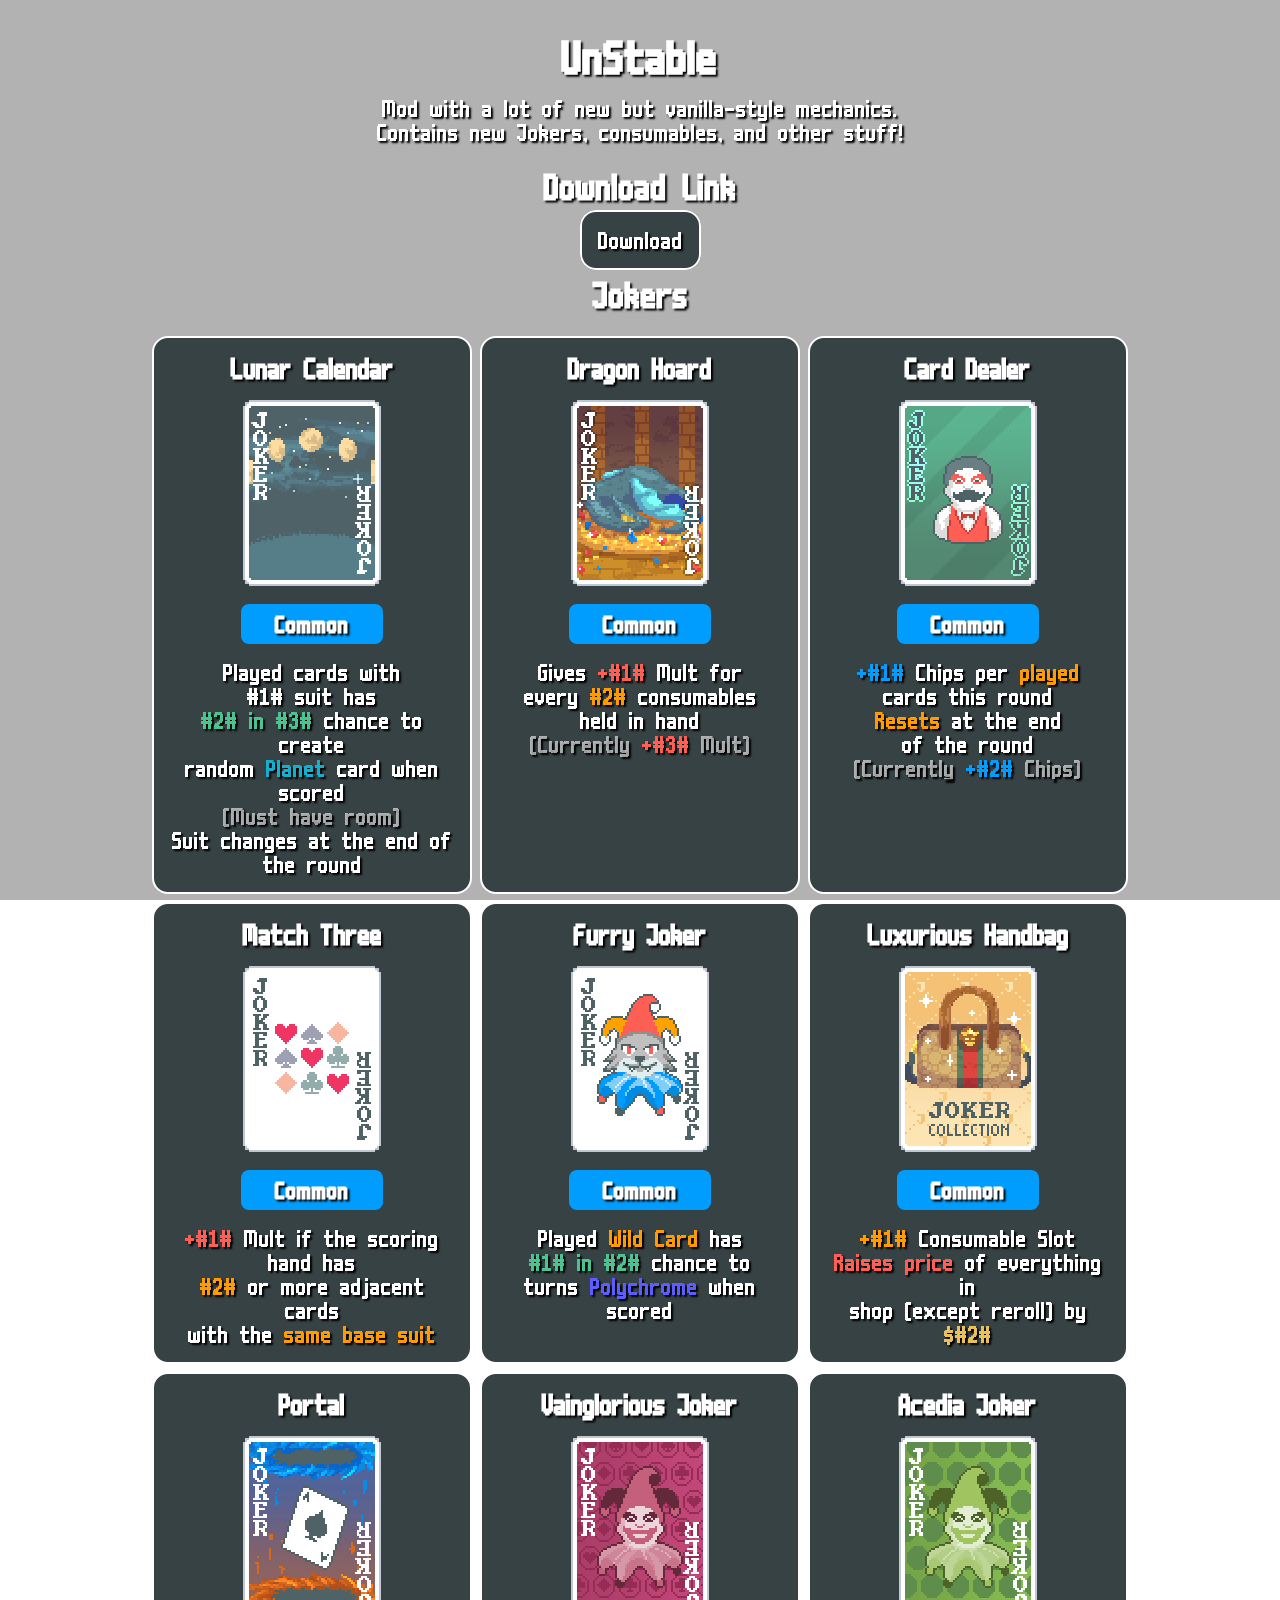
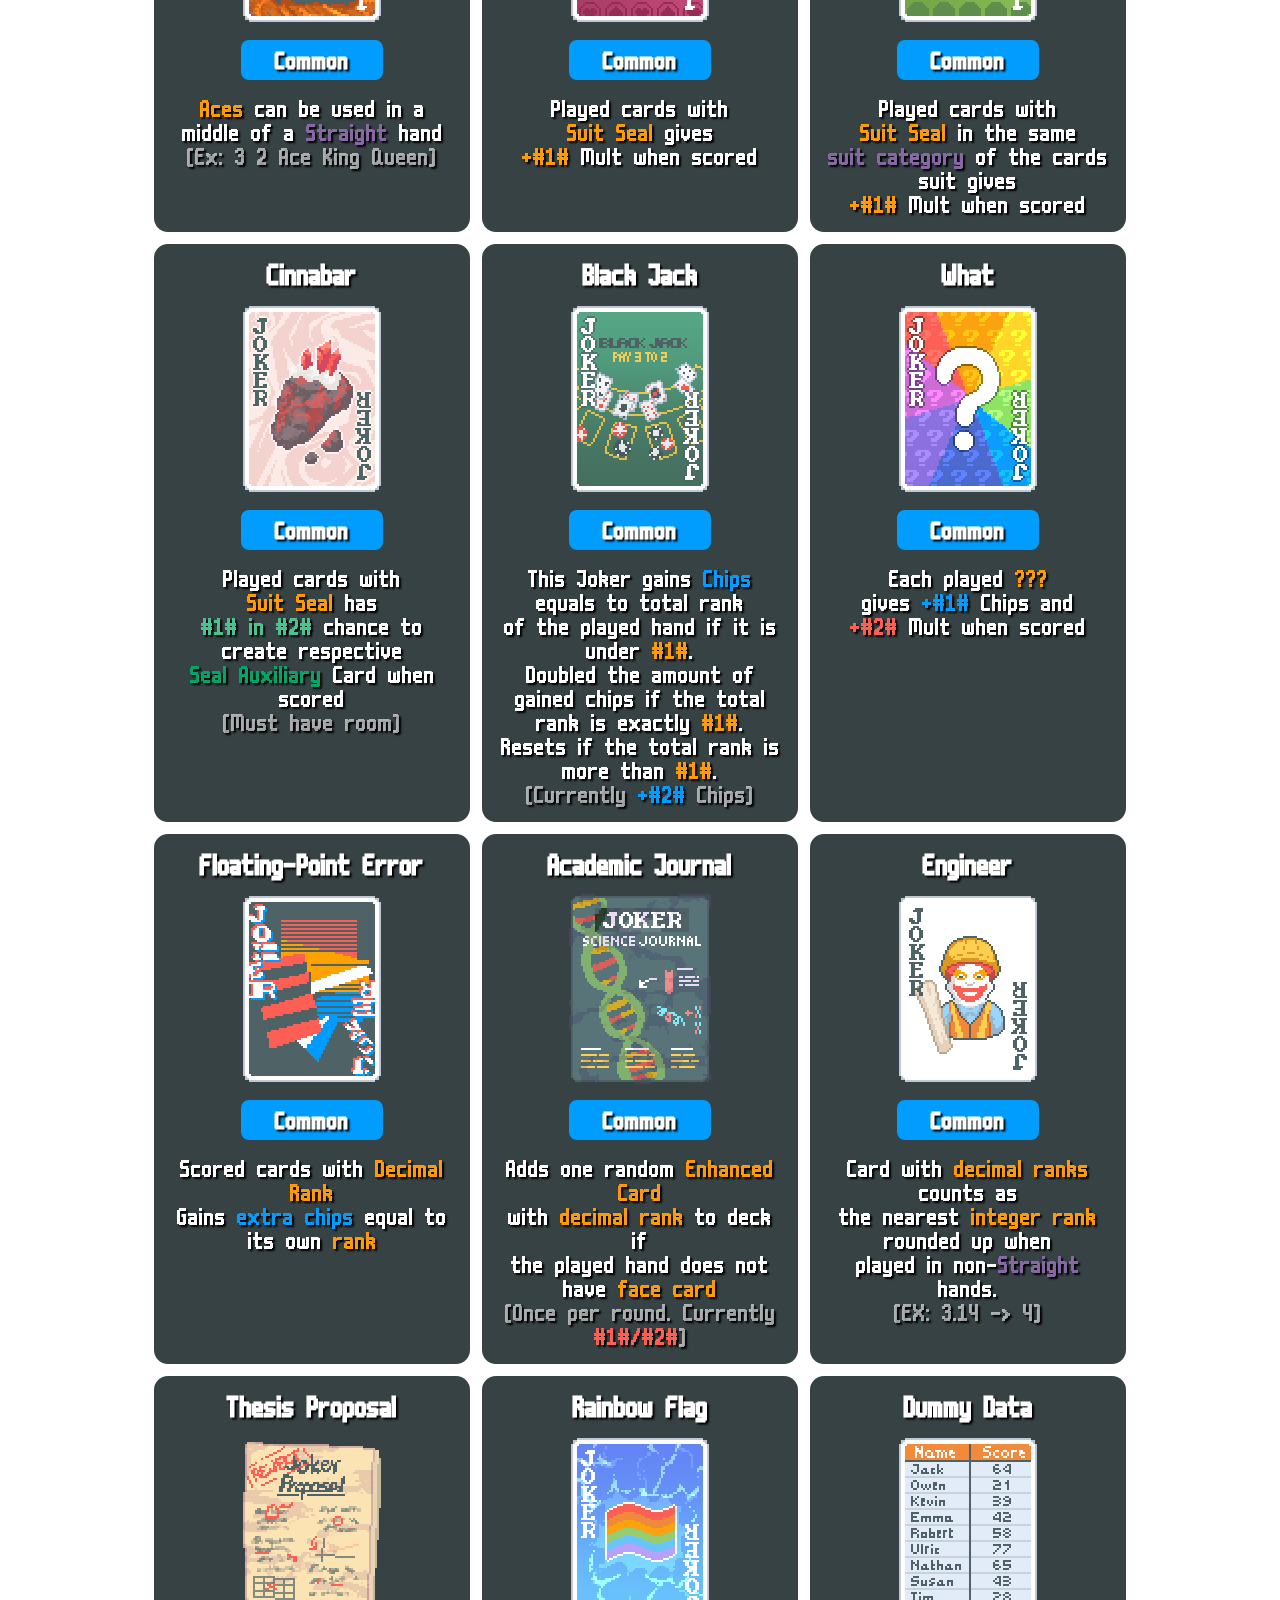
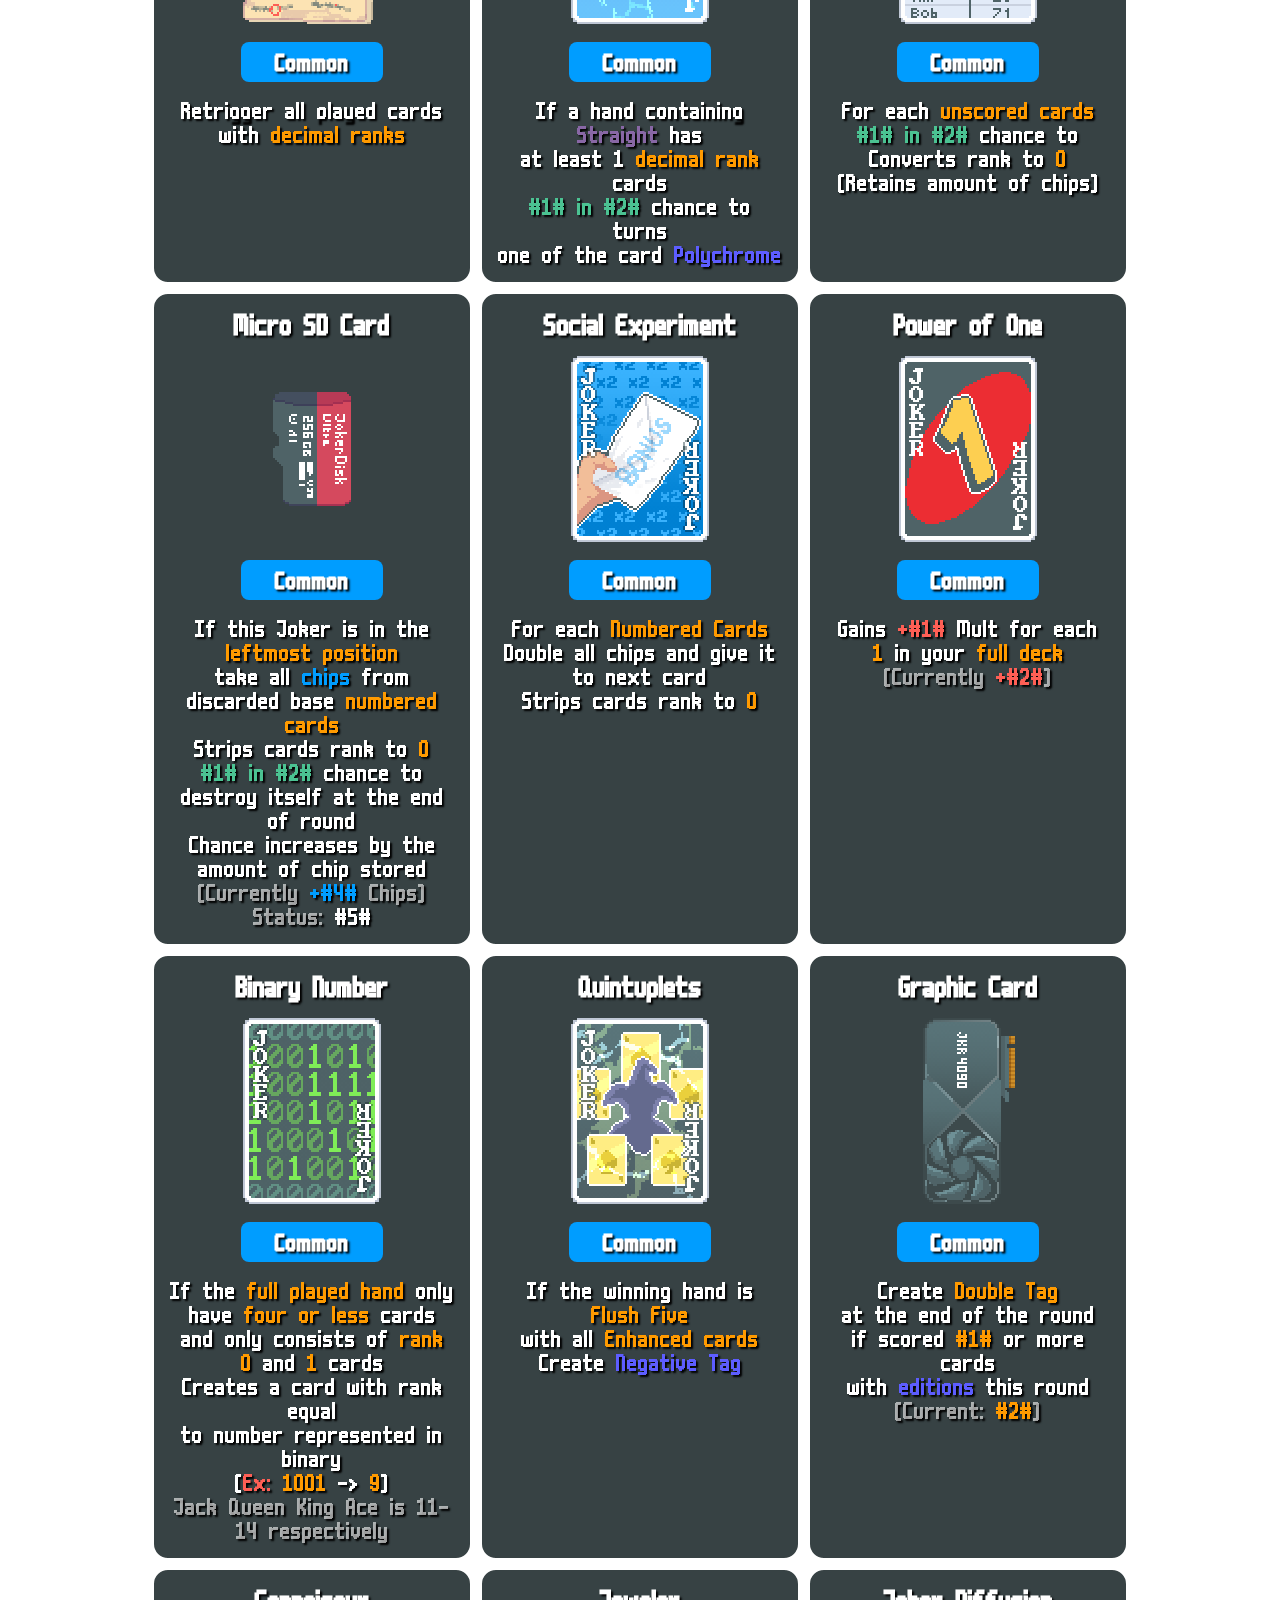
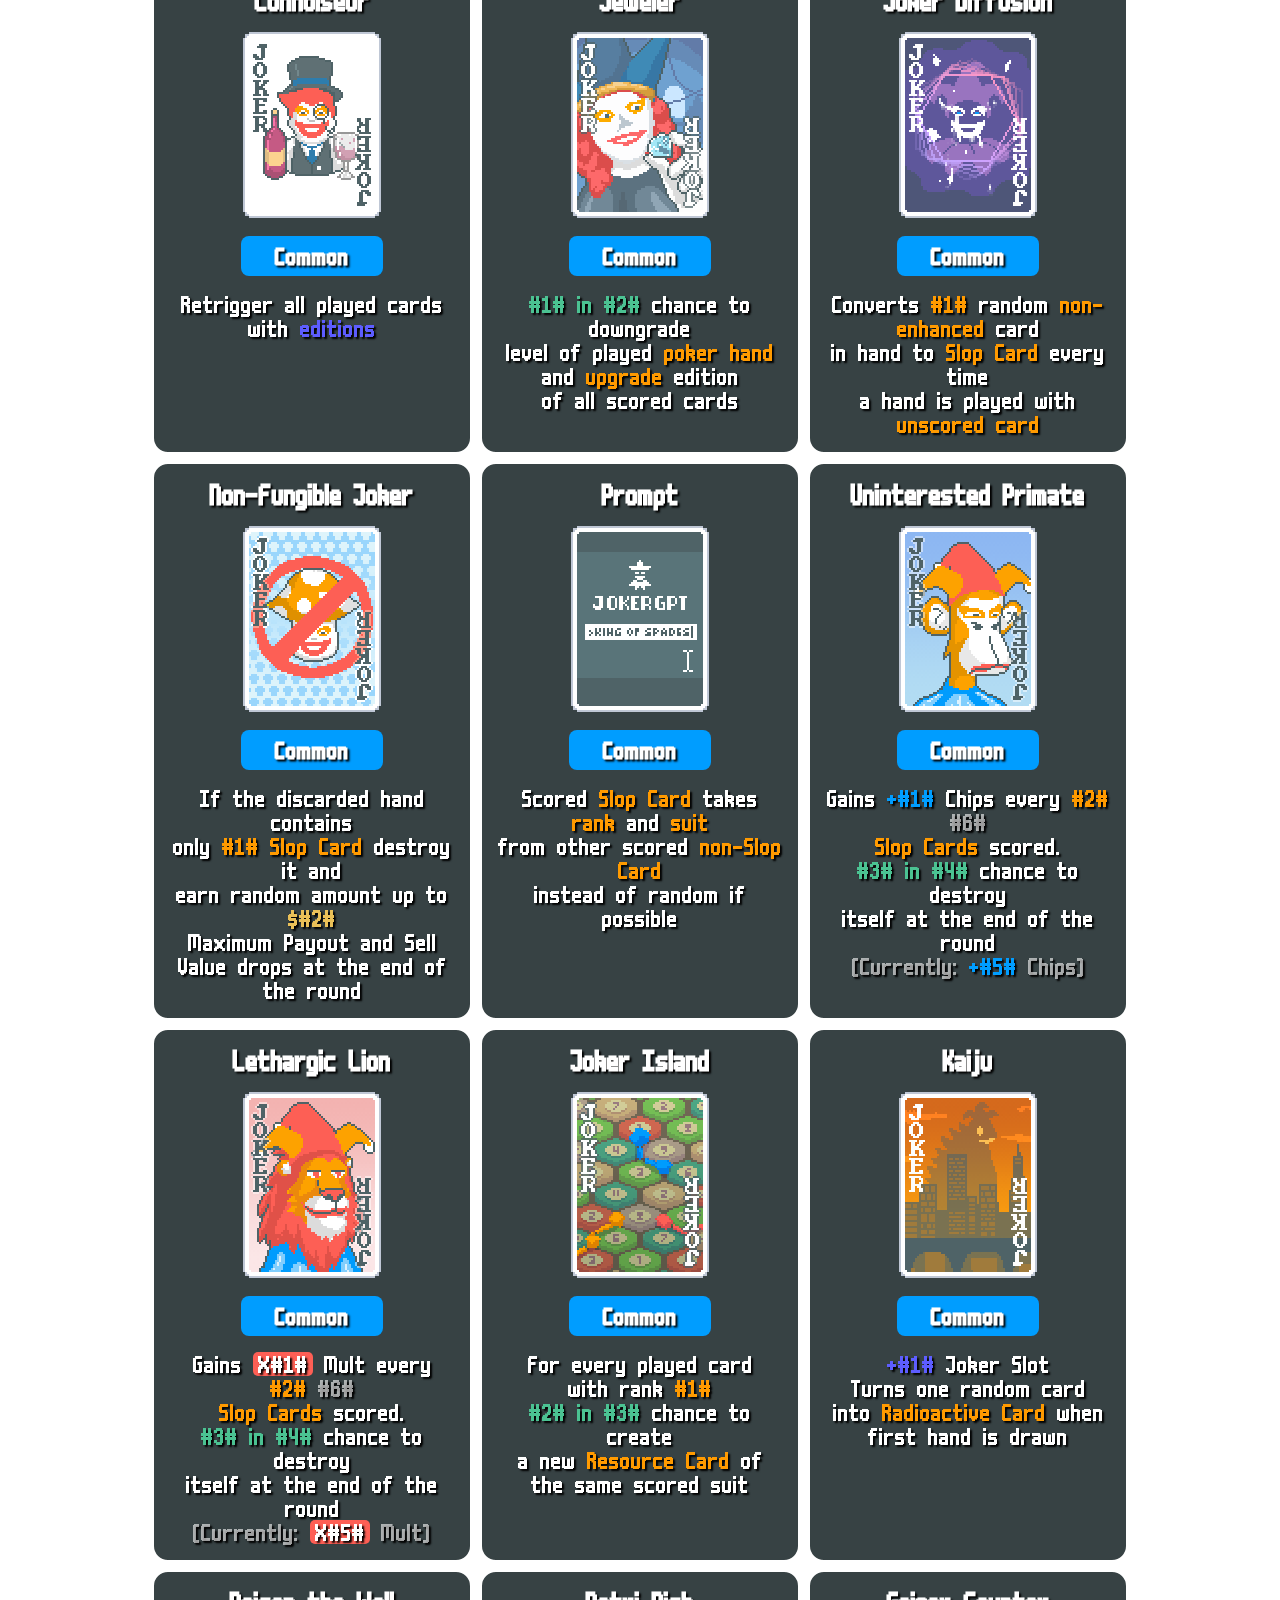
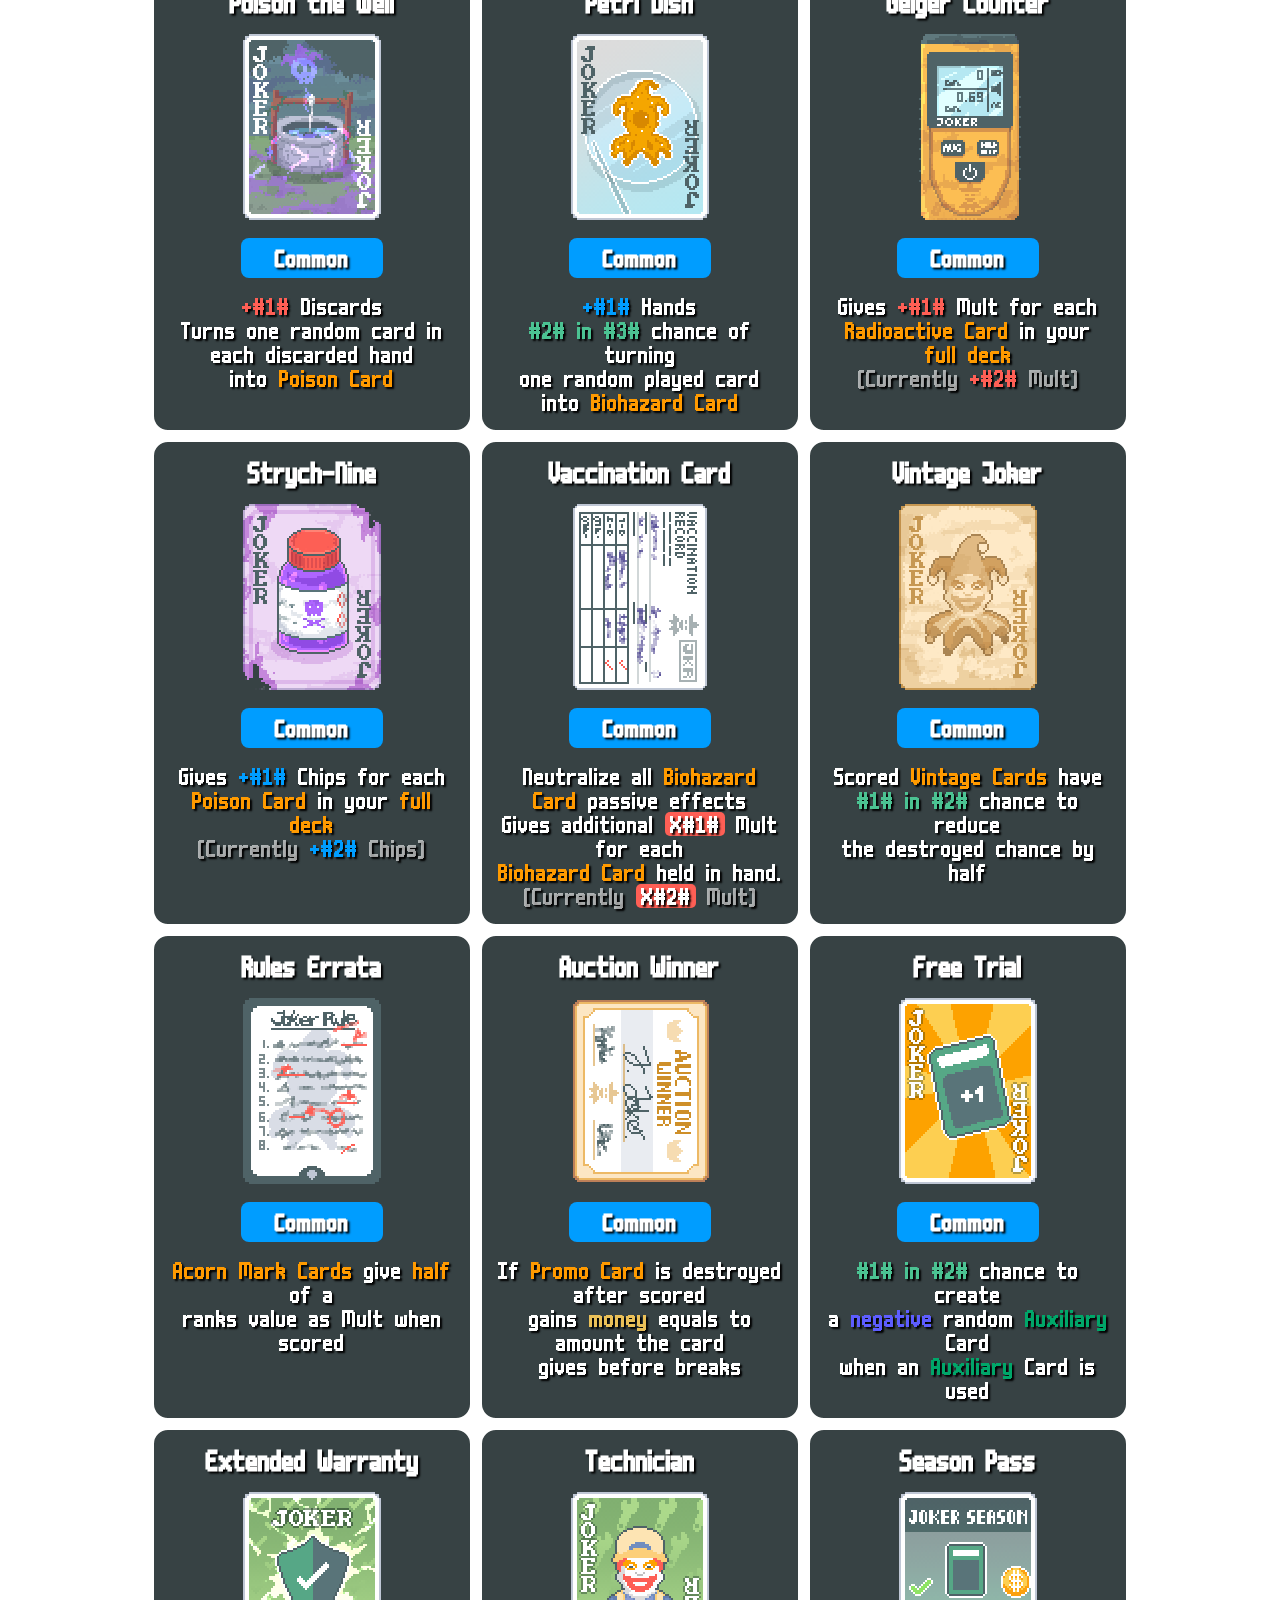
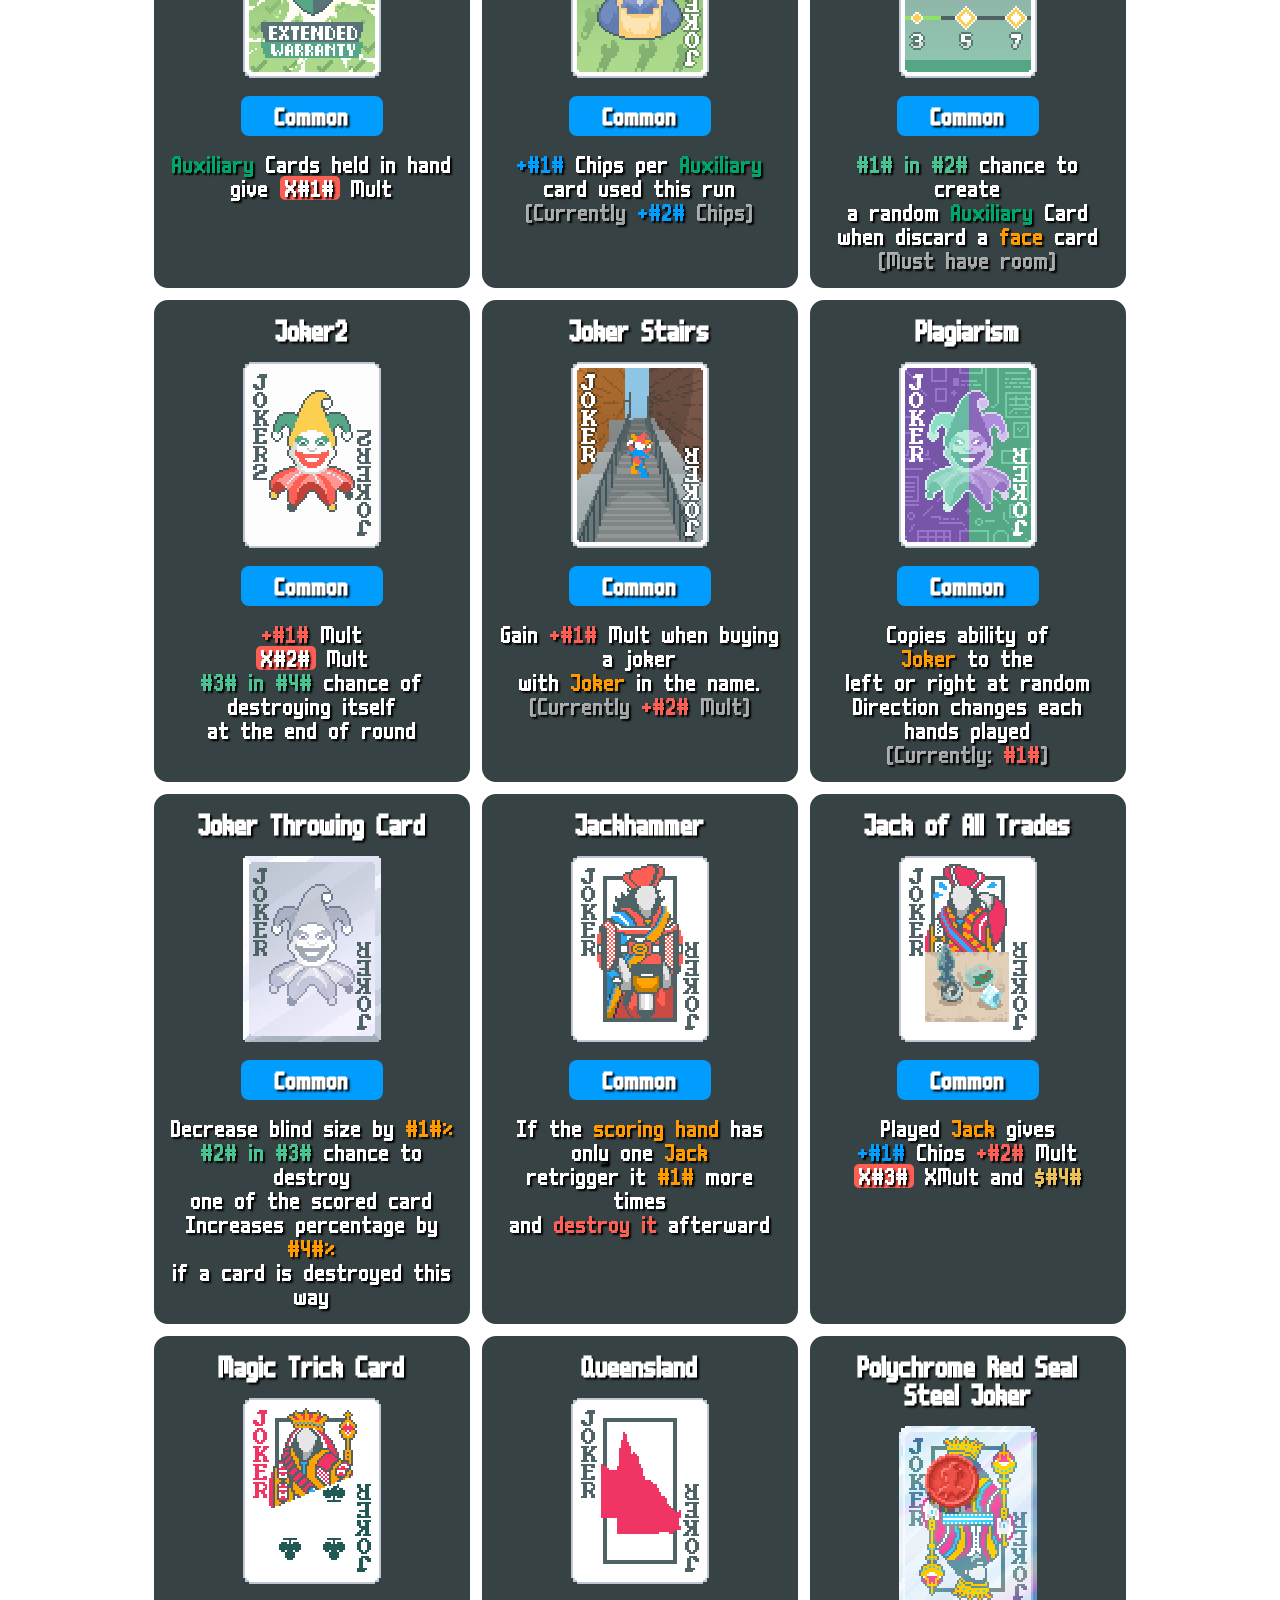
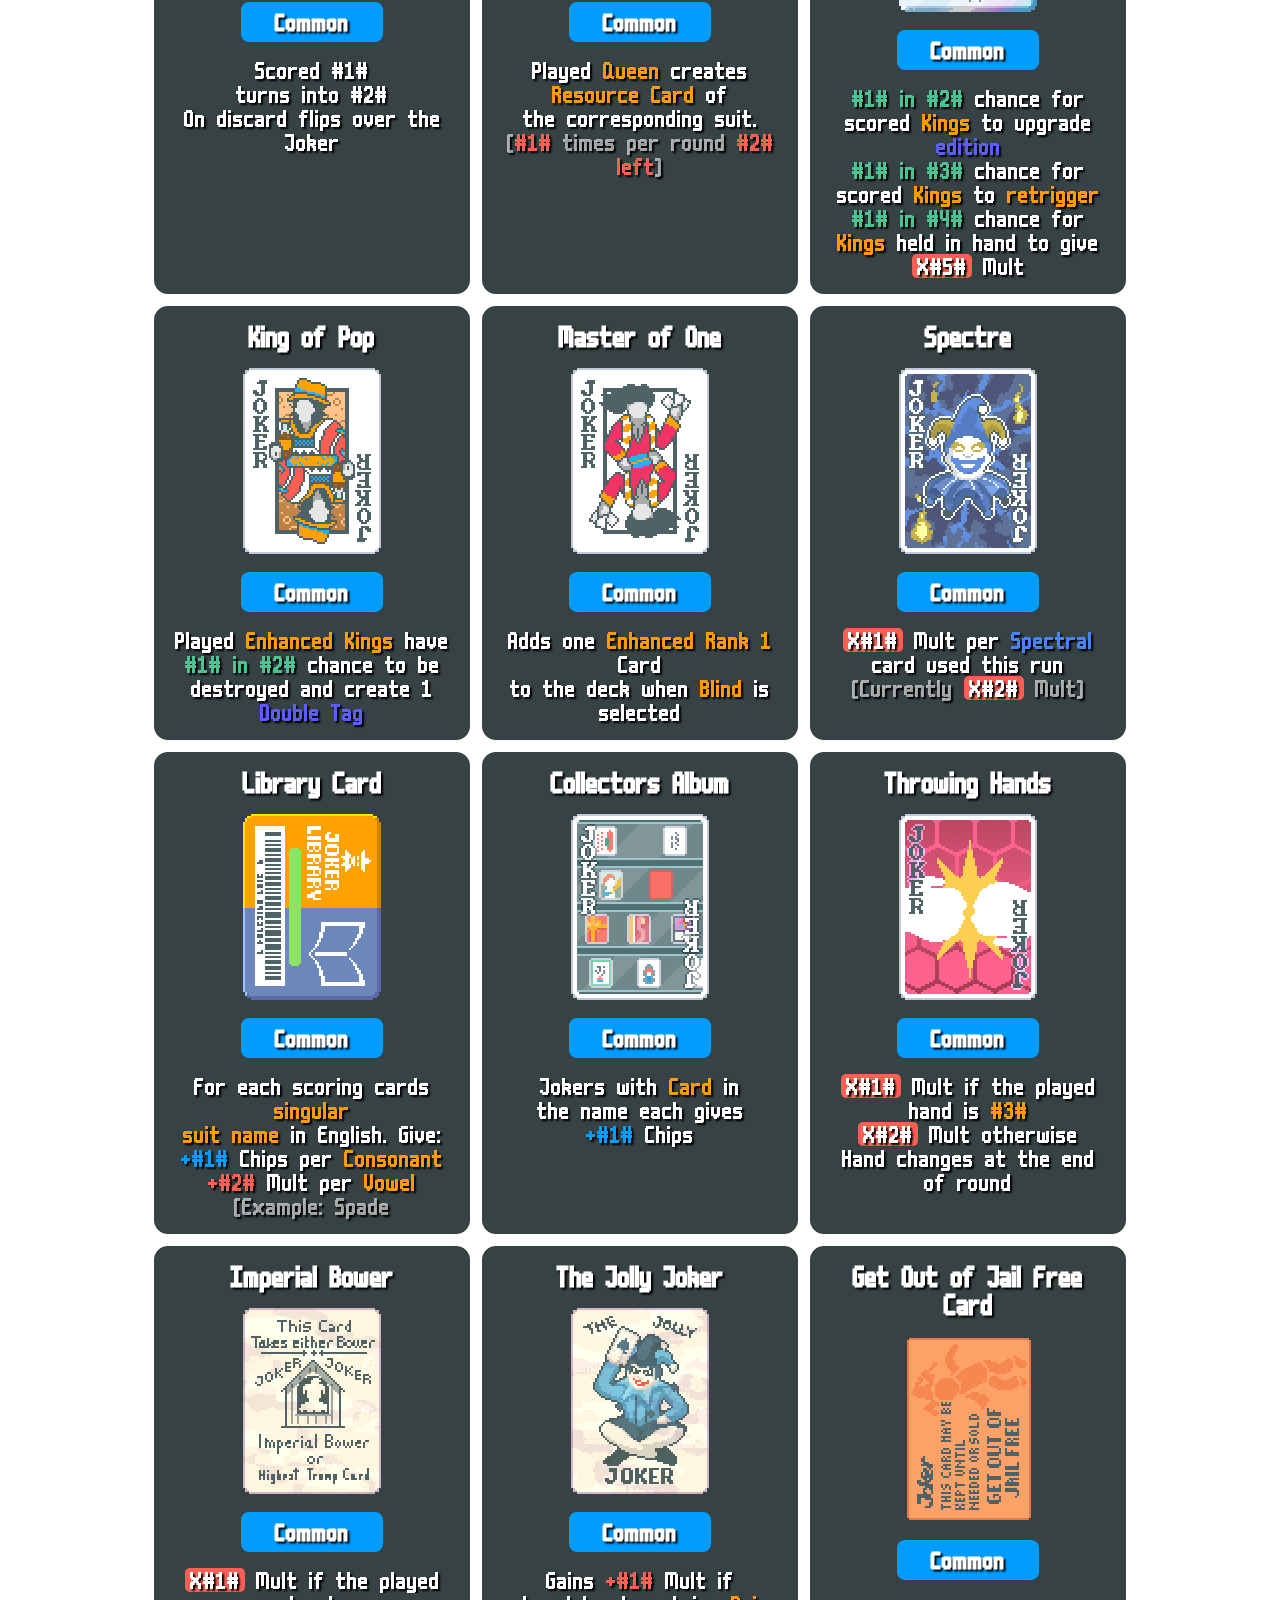
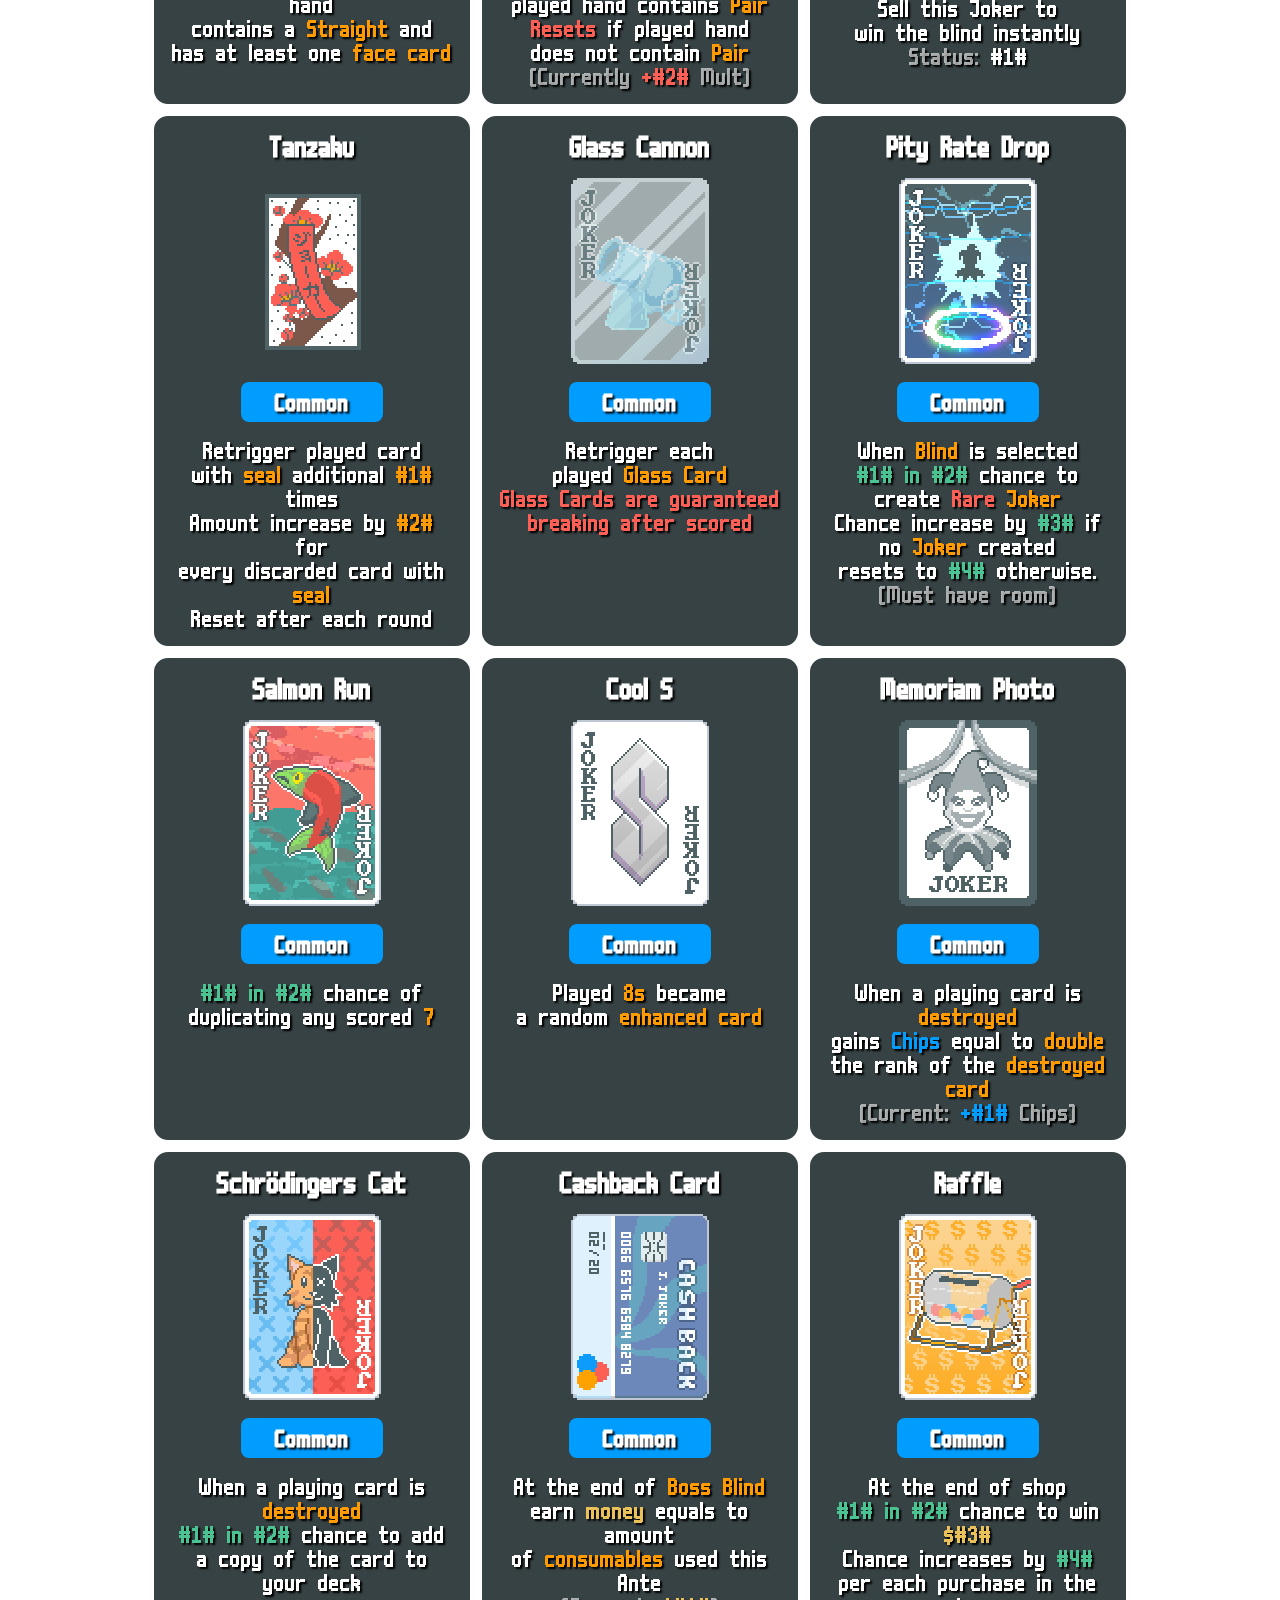
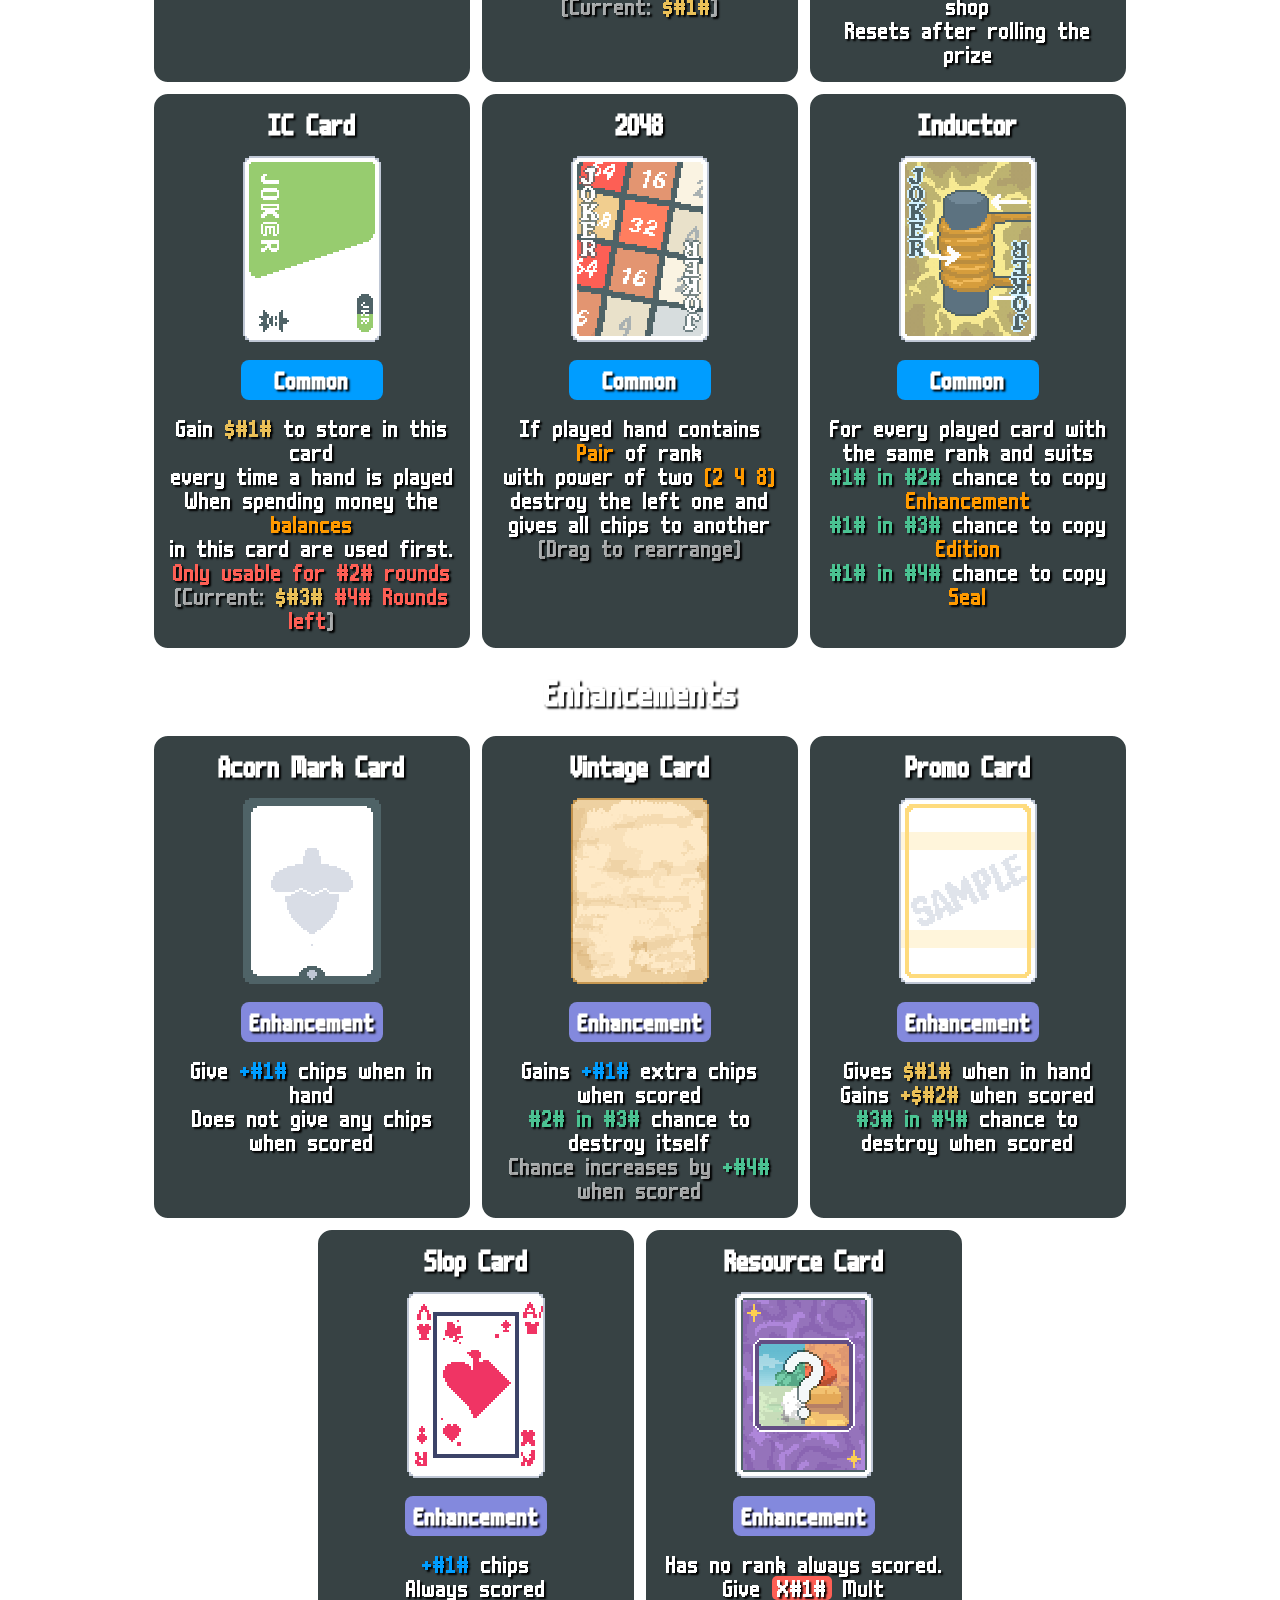
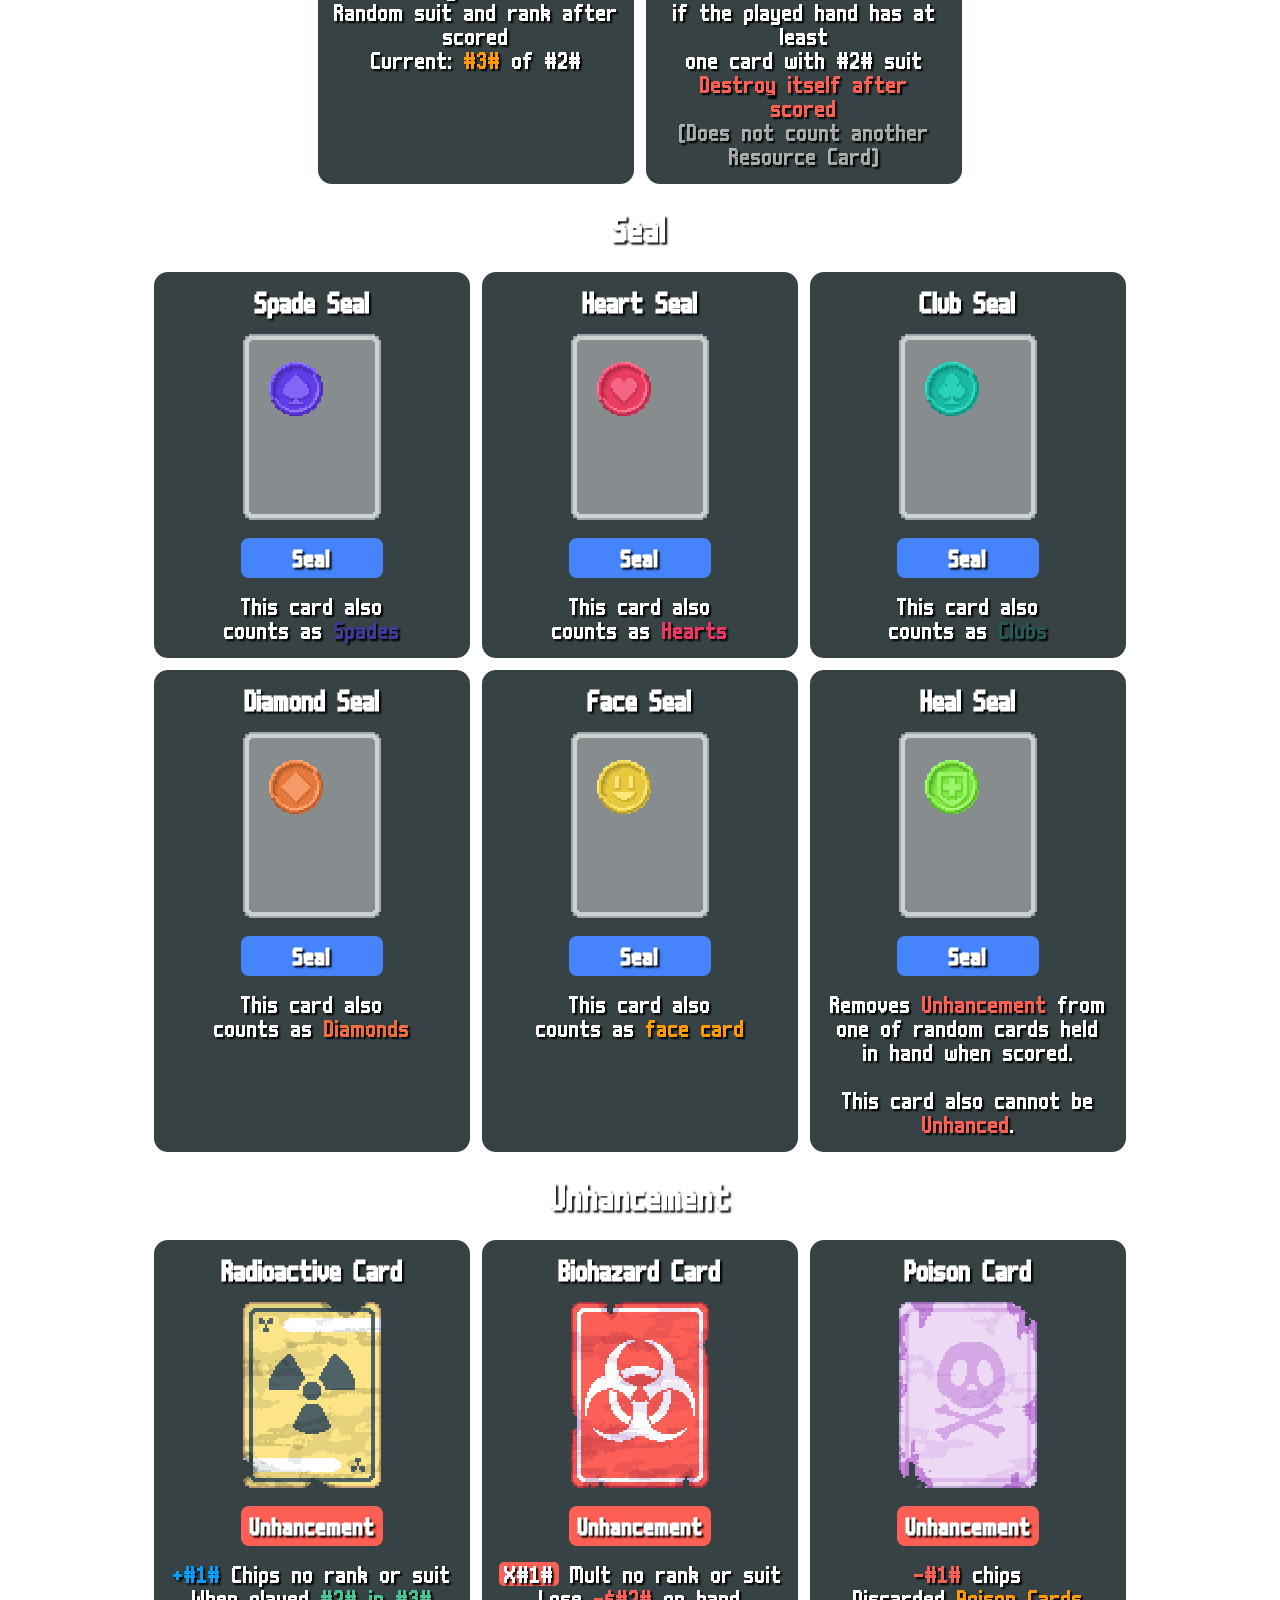
==== index.html @ f7163208 "Initial Commit" ====
<!DOCTYPE html>
<html lang="en">
<head>
  <meta charset="UTF-8">
  <meta name="viewport" content="width=device-width, initial-scale=1.0">
  <title>mod name</title>
  <script src="https://xemantic.github.io/shader-web-background/dist/shader-web-background.min.js"></script>
  <!-- <script type="x-shader/x-fragment" id="image">
    precision mediump float;
    #define SPIN_EASE 0.8
    #define spin_time 5.
    #define spin_amount 0.3
    #define contrast 3.

    // #define PIXEL_SIZE_FAC 700.

    // default colours
    // #define colour_1 vec4(1.0,0.3725490196,0.3333333333,1.0)
    // #define colour_2 vec4(0.0,0.6156862745,1.0,1.0)
    // #define colour_3 vec4(0.2156862745,0.2588235294,0.2666666667,1.0)
    
    #define colour_1 vec4(1.0,0.3725490196,0.3333333333,1.0)
    #define colour_2 vec4(0.0,0.6156862745,1.0,1.0)
    #define colour_3 vec4(0.2156862745,0.2588235294,0.2666666667,1.0)

    uniform vec2 iResolution;
    uniform float iTime;

    void main( )
    {
      // uncomment to enable pixelated bg
      //float pixel_size = length(iResolution.xy)/PIXEL_SIZE_FAC;
      float pixel_size = 1.0;
      vec2 uv = (floor(gl_FragCoord.xy*(1./pixel_size))*pixel_size - 0.5*iResolution.xy)/length(iResolution.xy) - vec2(0.12, 0.);
      
      float uv_len = length(uv);
      
      float speed = (spin_time*SPIN_EASE*0.2) + 302.2;
      float new_pixel_angle = (atan(uv.y, uv.x)) + speed - SPIN_EASE*20.*(1.*spin_amount*uv_len + (1. - 1.*spin_amount));
      
      vec2 mid = vec2(0.5, 0.5);
      uv = (vec2((uv_len * cos(new_pixel_angle) + mid.x), (uv_len * sin(new_pixel_angle) + mid.y)) - mid);
      
      uv *= 30.;
      speed = iTime*(2.);
      vec2 uv2 = vec2(uv.x+uv.y);

      for(int i=0; i < 5; i++) {
        uv2 += sin(max(uv.x, uv.y)) + uv;
        uv  += 0.5*vec2(cos(5.1123314 + 0.353*uv2.y + speed*0.131121),sin(uv2.x - 0.113*speed));
        uv  -= 1.0*cos(uv.x + uv.y) - 1.0*sin(uv.x*0.711 - uv.y);
      }
      
      float contrast_mod = (0.25*contrast + 0.5*spin_amount + 1.2);
      float paint_res =min(2., max(0.,length(uv)*(0.035)*contrast_mod));
      float c1p = max(0.,1. - contrast_mod*abs(1.-paint_res));
      float c2p = max(0.,1. - contrast_mod*abs(paint_res));
      float c3p = 1. - min(1., c1p + c2p);

      // Output to screen
      gl_FragColor = (0.3/contrast)*colour_1 + (1. - 0.3/contrast)*(colour_1*c1p + colour_2*c2p + vec4(c3p*colour_3.rgb, c3p*colour_1.a));
    }
  </script> -->

  <link rel="stylesheet" href="style.css">
</head>
<body>
  <script>
    let t = 0;
    requestAnimationFrame(function update() {
      t += 1/120;
      requestAnimationFrame(update);
    });
    shaderWebBackground.shade({
      shaders: {
        image: {
          uniforms: {
            iResolution: (gl, loc, ctx) => gl.uniform2f(loc, ctx.width, ctx.height),
            iTime: (gl, loc, ctx) => gl.uniform1f(loc, t)
          }
        }
      }
    });
  </script>
  <div class="bg">
  </div>
  <main>
    <h1>UnStable</h1>
    <p>
      Mod with a lot of new but vanilla-style mechanics.
      <br>Contains new Jokers, consumables, and other stuff!
    </p>
    <br>
    <h2>Download Link</h2>
    <br>
    <a href="https://example.com" id="download">Download</a>
    <br>
    <br>
    <div class="jokersfull">
      <h2>Jokers</h2>
      <br>
      <div class="jokers cards">
        
      </div>
      <br>
    </div>
    <div class="cardmodsfull">
      <h2>Enhancements</h2>
      <br>
      <div class="cardmods cards">
        
      </div>
      <br>
    </div>
	<div class="cardsealsfull">
      <h2>Seal</h2>
      <br>
      <div class="cardseals cards">
        
      </div>
      <br>
    </div>
  <div class="carddisenfull">
      <h2>Unhancement</h2>
      <br>
      <div class="disench cards">
        
      </div>
      <br>
    </div>
    <div class="auxiliaryfull">
      <h2>Auxiliary Cards</h2>
      <br>
      New Consumable Type<br>
      Use them directly inside the round for a chance to turn the tide around.
      <br>
      <br>
      <div class="auxiliary cards">
        
      </div>
      <br>
    </div>
    <div class="consumablesfull">
      <h2>Other Consumables</h2>
      <br>
      <div class="consumables cards">
        
      </div>
      <br>
    </div>
    <div class="decksfull">
      <h2>Decks</h2>
      <br>
      <div class="decks cards">
        
      </div>
      <br>
    </div>
    <div class="stickersfull">
      <h2>stickers</h2>
      <br>
      <div class="stickers cards">
        
      </div>
      <br>
    </div>
    <div class="blindsfull">
      <h2>blinds</h2>
      <br>
      <div class="blinds cards">
        
      </div>
      <br>
    </div>
    <div class="shopitemsfull">
      <h2>Other Shop Items</h2>
      <br>
      <div class="shopitems cards">
        
      </div>
      <br>
    </div>
  </main>
  <script src="addjokers.js" defer></script>
</body>
</html>
---- style.css ----
/* import m6x11plus.ttf */

@font-face {
  font-family: 'm6x11plus';
  src: url('m6x11plus.ttf') format('truetype');
}

* {
  margin: 0;
  padding: 0;
  box-sizing: border-box;

  font-family: 'm6x11plus';
  text-shadow: #000 2px 2px 2px;
}

.bg {
  position: fixed;
  top: 0;
  left: 0;
  width: 100%;
  height: 100%;
  background: #000;
  opacity: 0.3;
  z-index: -1;
  pointer-events: none;
}

main {
  text-align: center;
  color: white;
  padding: 1rem;
  width: min(120rem, 100%);
  margin: 1rem auto;
  font-size: 1.5rem;
}

h1 {
  font-size: 3rem;
  margin-bottom: 1rem;
}

.cards {
  display: flex;
  grid-template-columns: repeat(auto-fill, minmax(20rem, 1fr));
  justify-content: center;
  flex: 1;
  gap: 0.5rem;
  flex-wrap: wrap;
}
.joker {
  display: flex;
  flex-direction: column;
  align-items: center;
  gap: 1rem;
  padding: 1rem;
  border: 2px solid white;
  border-radius: 1rem;
  width: 20rem;

  background-color: #374244;
}
.joker img {
  height: 190px;
  image-rendering: pixelated;
}
img.hasback {
  background-image: url("img/sticker_bg.png");
  background-size: 142px 190px;
}
@keyframes blind-animate {
  from {object-position: 0px 0px}
  to {object-position: -2720px 0px}
}
.blinds .joker img {
  width: 136px;
  height: 136px;
  object-fit: cover;
  animation: blind-animate 2.1s linear infinite;
  animation-timing-function: steps(20, start);
}

#download {
  background-color: #374244;
  color: white;
  padding: 1rem;
  border: 2px solid white;
  border-radius: 1rem;
  cursor: pointer;
  text-decoration: none;
}

.rarity {
  width: 142px;
  border-radius: 8px;
  padding: 8px;
}
.soulholder {
  width: 142px;
  height: 190px;
  position: relative;
}
.soulholder img {
  position: absolute;
}
@keyframes soul-rotate {
  from {transform: rotateZ(-3deg)}
  to {transform: rotateZ(3deg)}
}
.soul-top {
  width: 142px;
  object-fit: cover;
  object-position: bottom;
  top: 0;
  left: 0;
  filter: drop-shadow(0px 0px 5px #4f6367);
  animation: soul-rotate 15s ease-in-out infinite alternate;
  animation-delay: -7.5s
}
.soul-bg {
  width: 142px;
  object-fit: cover;
  object-position: top;
  top: 0;
  left: 0;
}
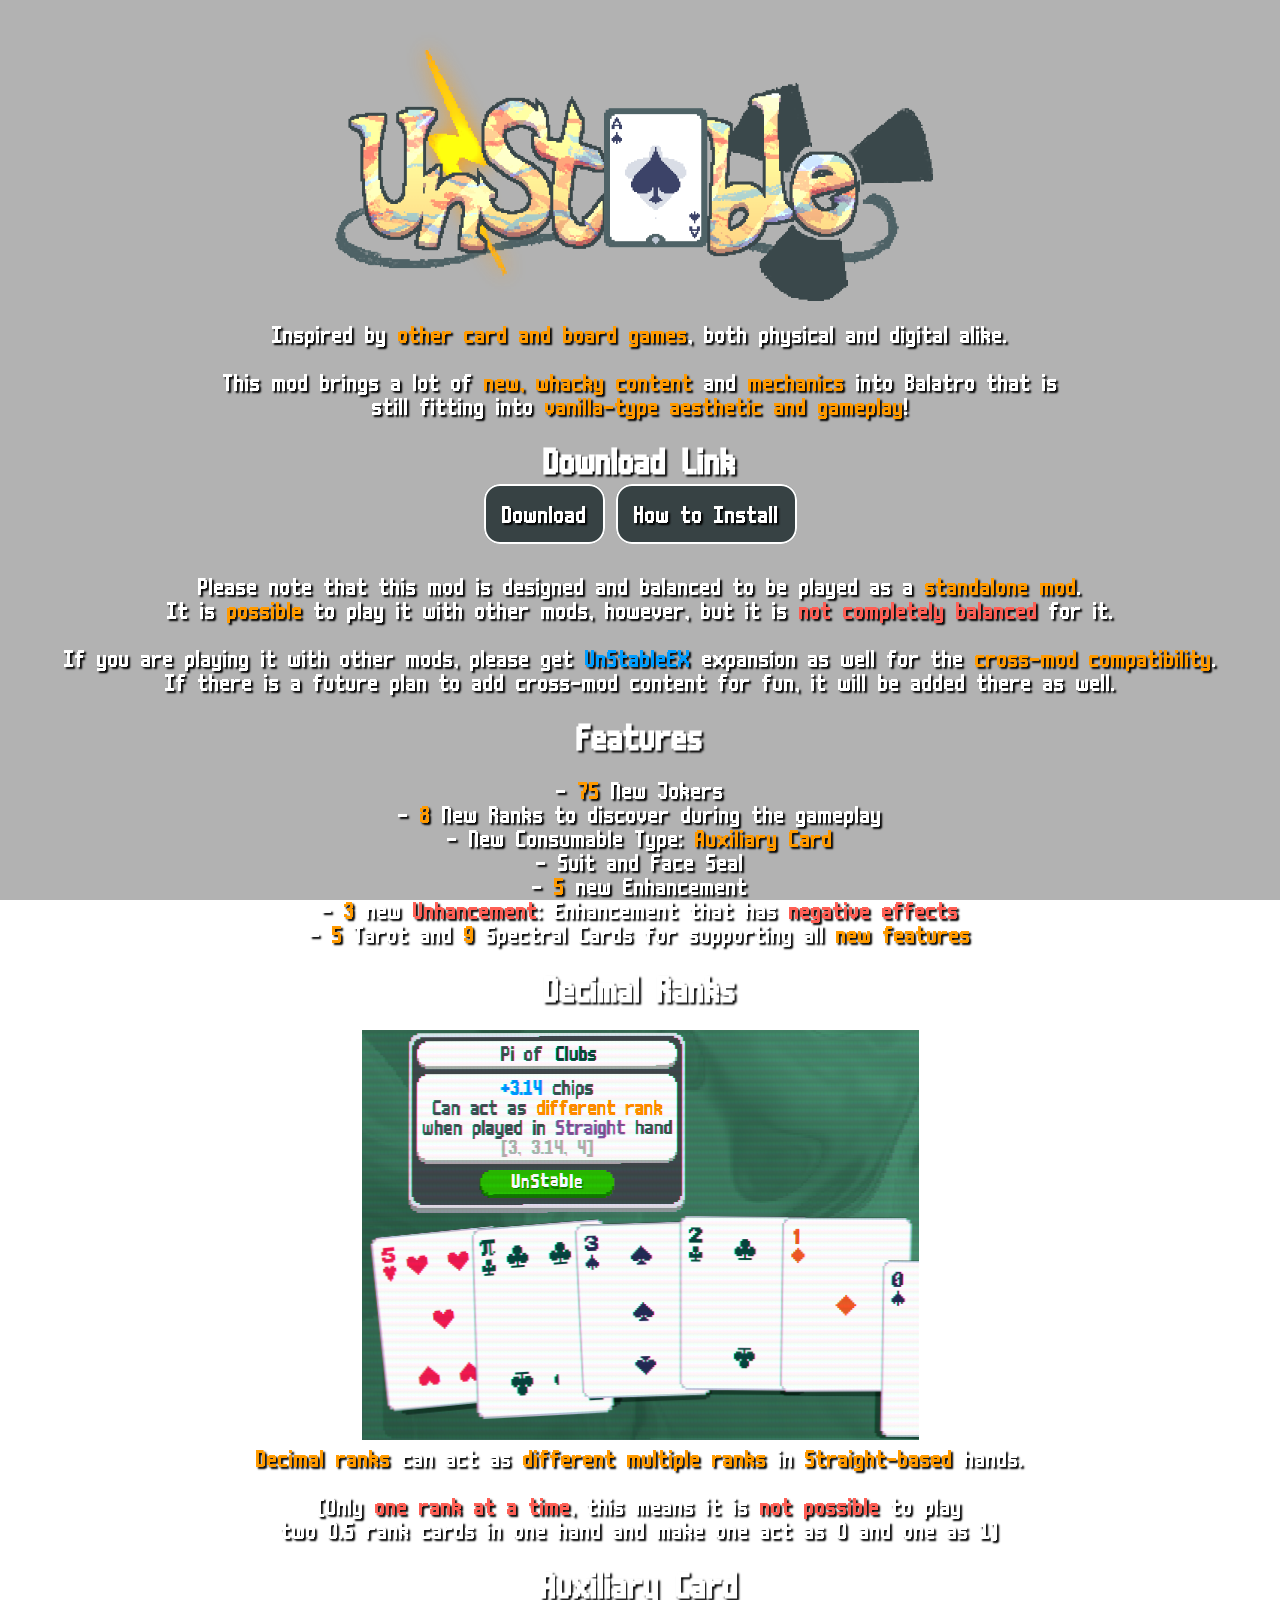
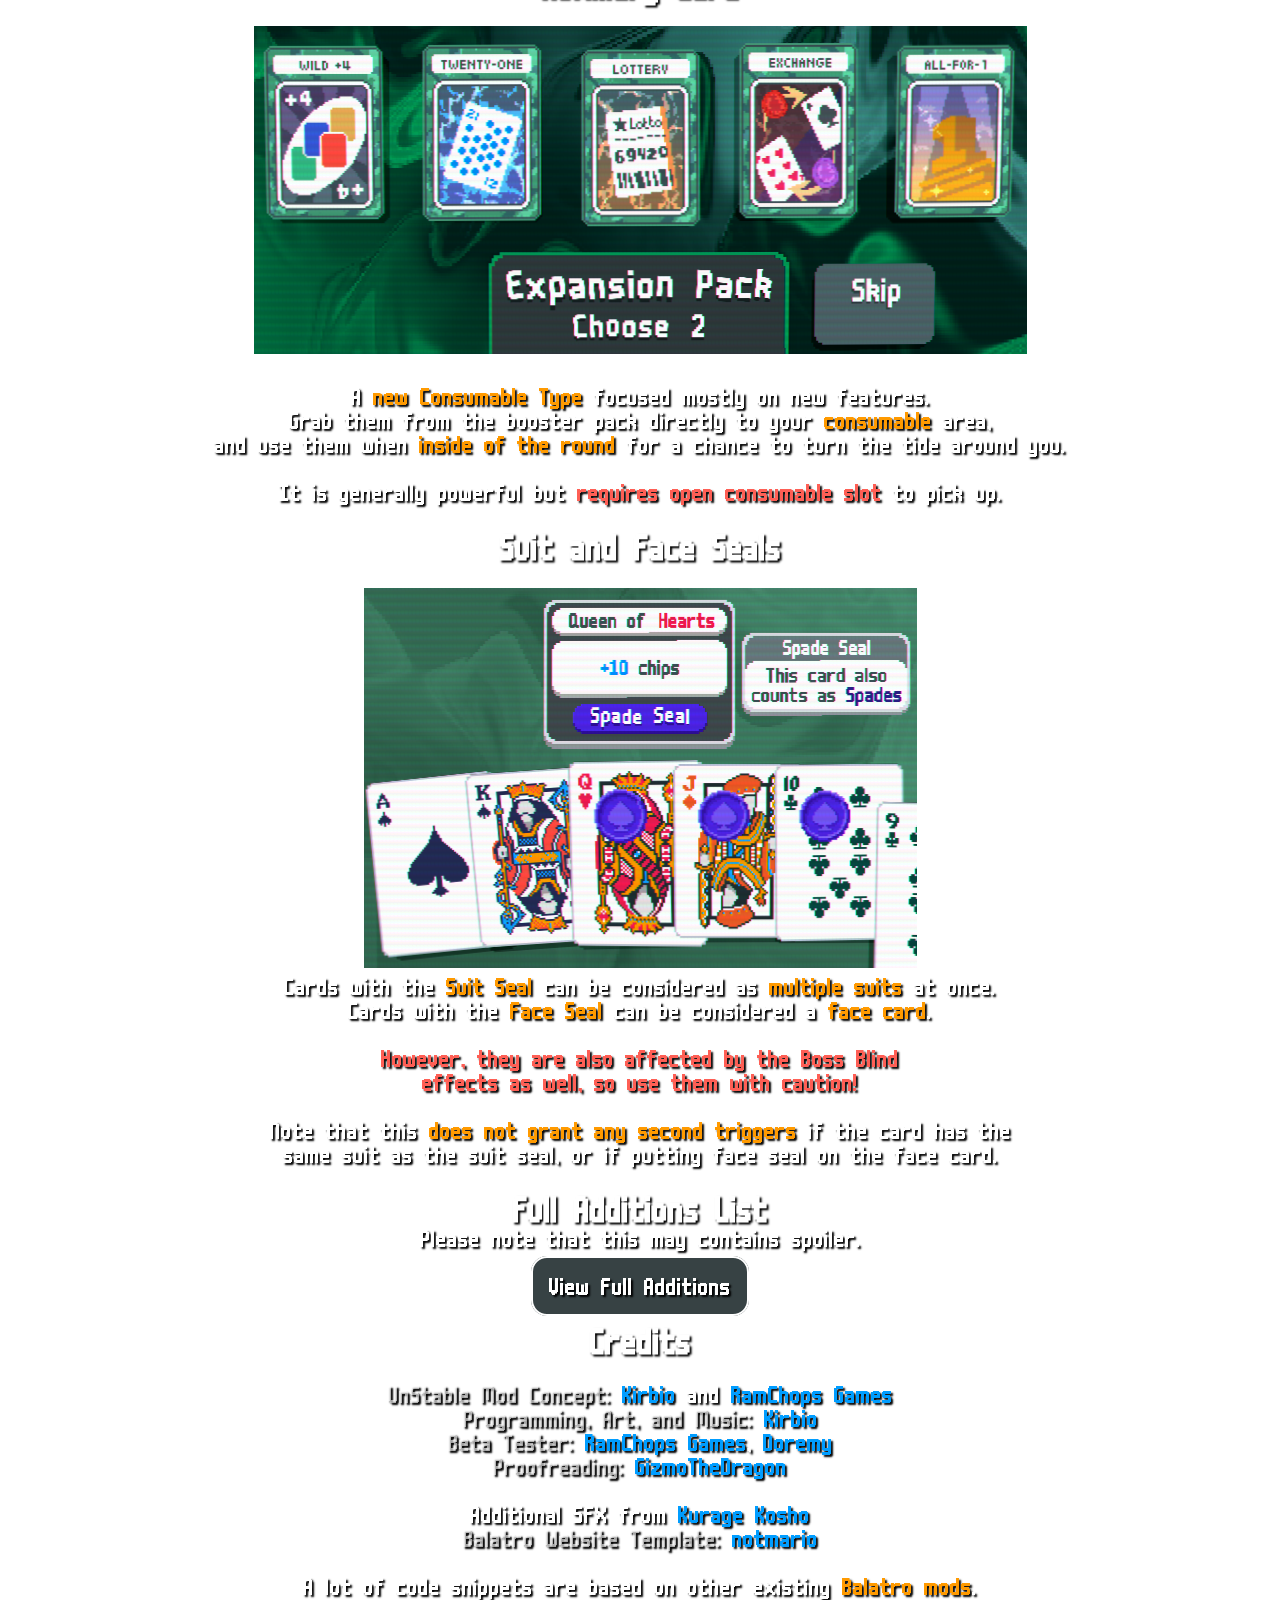
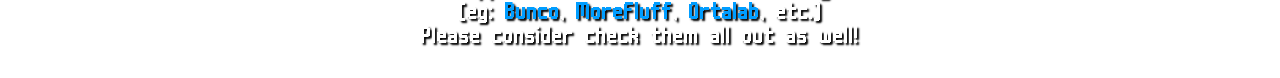
==== commit 897e9681: "Almost everything complete" ====
--- a/index.html
+++ b/index.html
@@ -3,9 +3,9 @@
 <head>
   <meta charset="UTF-8">
   <meta name="viewport" content="width=device-width, initial-scale=1.0">
-  <title>mod name</title>
+  <title>UnStable</title>
   <script src="https://xemantic.github.io/shader-web-background/dist/shader-web-background.min.js"></script>
-  <!-- <script type="x-shader/x-fragment" id="image">
+  <script type="x-shader/x-fragment" id="image">
     precision mediump float;
     #define SPIN_EASE 0.8
     #define spin_time 5.
@@ -60,7 +60,7 @@
       // Output to screen
       gl_FragColor = (0.3/contrast)*colour_1 + (1. - 0.3/contrast)*(colour_1*c1p + colour_2*c2p + vec4(c3p*colour_3.rgb, c3p*colour_1.a));
     }
-  </script> -->
+  </script>
 
   <link rel="stylesheet" href="style.css">
 </head>
@@ -85,102 +85,103 @@
   <div class="bg">
   </div>
   <main>
-    <h1>UnStable</h1>
+    <img src="img/logo.png" class="logo">
     <p>
-      Mod with a lot of new but vanilla-style mechanics.
-      <br>Contains new Jokers, consumables, and other stuff!
+      Inspired by <span class="attention">other card and board games</span>, both physical and digital alike.
+	  <br>
+	  <br>This mod brings a lot of <span class="attention">new, whacky content</span> and <span class="attention">mechanics</span> into Balatro that is
+	  <br>still fitting into <span class="attention">vanilla-type aesthetic and gameplay</span>!
     </p>
     <br>
     <h2>Download Link</h2>
     <br>
-    <a href="https://example.com" id="download">Download</a>
+    <a href="soon.html" id="download">Download</a>
+	<a href="instruction.html" id="download">How to Install</a>
     <br>
+	<br>
+	<br>
+	Please note that this mod is designed and balanced to be played as a <span class="attention">standalone mod</span>.
+	<br>It is <span class="attention">possible</span> to play it with other mods, however, but it is <span class="danger">not completely balanced</span> for it.
+	<br>
+	<br>If you are playing it with other mods, please get <a href="ex.html">UnStableEX</a> expansion as well for the <span class="attention">cross-mod compatibility</span>.
+	<br>If there is a future plan to add cross-mod content for fun, it will be added there as well.
     <br>
-    <div class="jokersfull">
-      <h2>Jokers</h2>
-      <br>
-      <div class="jokers cards">
-        
-      </div>
-      <br>
-    </div>
-    <div class="cardmodsfull">
-      <h2>Enhancements</h2>
-      <br>
-      <div class="cardmods cards">
-        
-      </div>
-      <br>
-    </div>
-	<div class="cardsealsfull">
-      <h2>Seal</h2>
-      <br>
-      <div class="cardseals cards">
-        
-      </div>
-      <br>
-    </div>
-  <div class="carddisenfull">
-      <h2>Unhancement</h2>
-      <br>
-      <div class="disench cards">
-        
-      </div>
-      <br>
-    </div>
-    <div class="auxiliaryfull">
-      <h2>Auxiliary Cards</h2>
-      <br>
-      New Consumable Type<br>
-      Use them directly inside the round for a chance to turn the tide around.
-      <br>
-      <br>
-      <div class="auxiliary cards">
-        
-      </div>
-      <br>
-    </div>
-    <div class="consumablesfull">
-      <h2>Other Consumables</h2>
-      <br>
-      <div class="consumables cards">
-        
-      </div>
-      <br>
-    </div>
-    <div class="decksfull">
-      <h2>Decks</h2>
-      <br>
-      <div class="decks cards">
-        
-      </div>
-      <br>
-    </div>
-    <div class="stickersfull">
-      <h2>stickers</h2>
-      <br>
-      <div class="stickers cards">
-        
-      </div>
-      <br>
-    </div>
-    <div class="blindsfull">
-      <h2>blinds</h2>
-      <br>
-      <div class="blinds cards">
-        
-      </div>
-      <br>
-    </div>
-    <div class="shopitemsfull">
-      <h2>Other Shop Items</h2>
-      <br>
-      <div class="shopitems cards">
-        
-      </div>
-      <br>
-    </div>
+	<br>
+    <h2>Features</h2>
+    <br>
+	<p>
+    - <span class="attention">75</span> New Jokers
+	<br>- <span class="attention">8</span> New Ranks to discover during the gameplay
+	<br>- New Consumable Type: <span class="attention">Auxiliary Card</span>
+	<br>- Suit and Face Seal
+	<br>- <span class="attention">5</span> new Enhancement
+	<br>- <span class="attention">3</span> new <span class="danger">Unhancement</span>: Enhancement that has <span class="danger">negative effects</span>
+	<br>- <span class="attention">5</span> Tarot and <span class="attention">9</span> Spectral Cards for supporting all <span class="attention">new features</span>
+    </p>
+	<br>
+	<h2>Decimal Ranks</h2>
+    <br>
+	<img src="img/screen_decimal.png">
+	<br>
+	<p>
+   <span class="attention"> Decimal ranks</span> can act as <span class="attention">different multiple ranks</span> in <span class="attention">Straight-based</span> hands.
+	<br>
+	<br>(Only <span class="danger">one rank at a time</span>, this means it is <span class="danger">not possible</span> to play
+	<br>two 0.5 rank cards in one hand and make one act as 0 and one as 1)
+    </p>
+	<br>
+	<h2>Auxiliary Card</h2>
+    <br>
+	<img src="img/screen_auxiliary.png">
+	<br>
+	<p>
+    <br>
+    A <span class="attention">new Consumable Type</span> focused mostly on new features.
+	<br>Grab them from the booster pack directly to your <span class="attention">consumable</span> area,
+	<br>and use them when <span class="attention">inside of the round</span> for a chance to turn the tide around you.
+	<br>
+	<br>It is generally powerful but <span class="danger">requires open consumable slot</span> to pick up.
+    <br>
+    </p>
+	<br>
+	<h2>Suit and Face Seals</h2>
+	<br>
+	<img src="img/screen_suitseal.png">
+    <br>
+	<p>
+    Cards with the <span class="attention">Suit Seal</span> can be considered as <span class="attention">multiple suits</span> at once.
+	<br>Cards with the <span class="attention">Face Seal</span> can be considered a <span class="attention">face card</span>.
+	<br>
+	<br><span class="danger">However, they are also affected by the Boss Blind
+	<br>effects as well, so use them with caution!</span>
+	<br>
+	<br>Note that this <span class="attention">does not grant any second triggers</span> if the card has the
+	<br>same suit as the suit seal, or if putting face seal on the face card.
+    </p>
+	<br>
+	<h2>Full Additions List</h2>
+	<p>
+    Please note that this may contains spoiler.
+    </p>
+    <br>
+    <a href="addition.html" id="download">View Full Additions</a>
+    <br>
+	<br>
+	<h2>Credits</h2>
+	<br>
+	<p>
+      <span class="inactive">UnStable Mod Concept:</span> <a href="https://bsky.app/profile/kirbio123.bsky.social">Kirbio</a> and <a href="https://bsky.app/profile/ramchops.bsky.social">RamChops Games</a>
+	  <br><span class="inactive">Programming, Art, and Music:</span> <a href="https://bsky.app/profile/kirbio123.bsky.social">Kirbio</a>
+	  <br><span class="inactive">Beta Tester:</span> <a href="https://bsky.app/profile/ramchops.bsky.social">RamChops Games</a>, <a href="https://bsky.app/profile/iesua-inane.bsky.social">Doremy</a>
+	  <br><span class="inactive">Proofreading:</span> <a href="https://www.youtube.com/@MechanizedDragonWorkshop">GizmoTheDragon</a>
+	  <br><br>Additional SFX from <a href="http://www.kurage-kosho.info/battle.html">Kurage Kosho</a> 
+	  <br><span class="inactive">Balatro Website Template:</span> <a href="https://github.com/notmario/balatrowebsitetemplate">notmario</a>
+	  <br>
+	  <br>A lot of code snippets are based on other existing <span class="attention">Balatro mods</span>.
+	  <br>(eg: <a href="https://github.com/Firch/Bunco">Bunco</a>, <a href="https://notmario.github.io/MoreFluff/">MoreFluff</a>,
+	  <a href="https://github.com/Eremel/Ortalab/releases">Ortalab</a>, etc.)
+	  <br>Please consider check them all out as well!
+    </p>
   </main>
-  <script src="addjokers.js" defer></script>
 </body>
 </html>--- a/style.css
+++ b/style.css
@@ -35,6 +35,43 @@
   font-size: 1.5rem;
 }
 
+.logo{
+	width: min(40rem, 100%);
+	heigjt:auto
+}
+
+.attention{
+	color: #ff9a00;
+}
+
+.inactive{
+	color: #ffffff99;
+}
+
+.danger{
+	color: #fe5f55;
+}
+
+a:link {
+  color: #009dff;
+  text-decoration: none;
+}
+
+a:visited {
+  color: #8867a5;
+  text-decoration: none;
+}
+
+a:hover {
+  color: #eac058;
+  text-decoration: none;
+}
+
+a:active {
+  color: #fe5f55;
+  text-decoration: none;
+}
+
 h1 {
   font-size: 3rem;
   margin-bottom: 1rem;
@@ -60,6 +97,11 @@
 
   background-color: #374244;
 }
+
+.joker .text {
+  font-size: 1.25rem;
+}
+
 .joker img {
   height: 190px;
   image-rendering: pixelated;
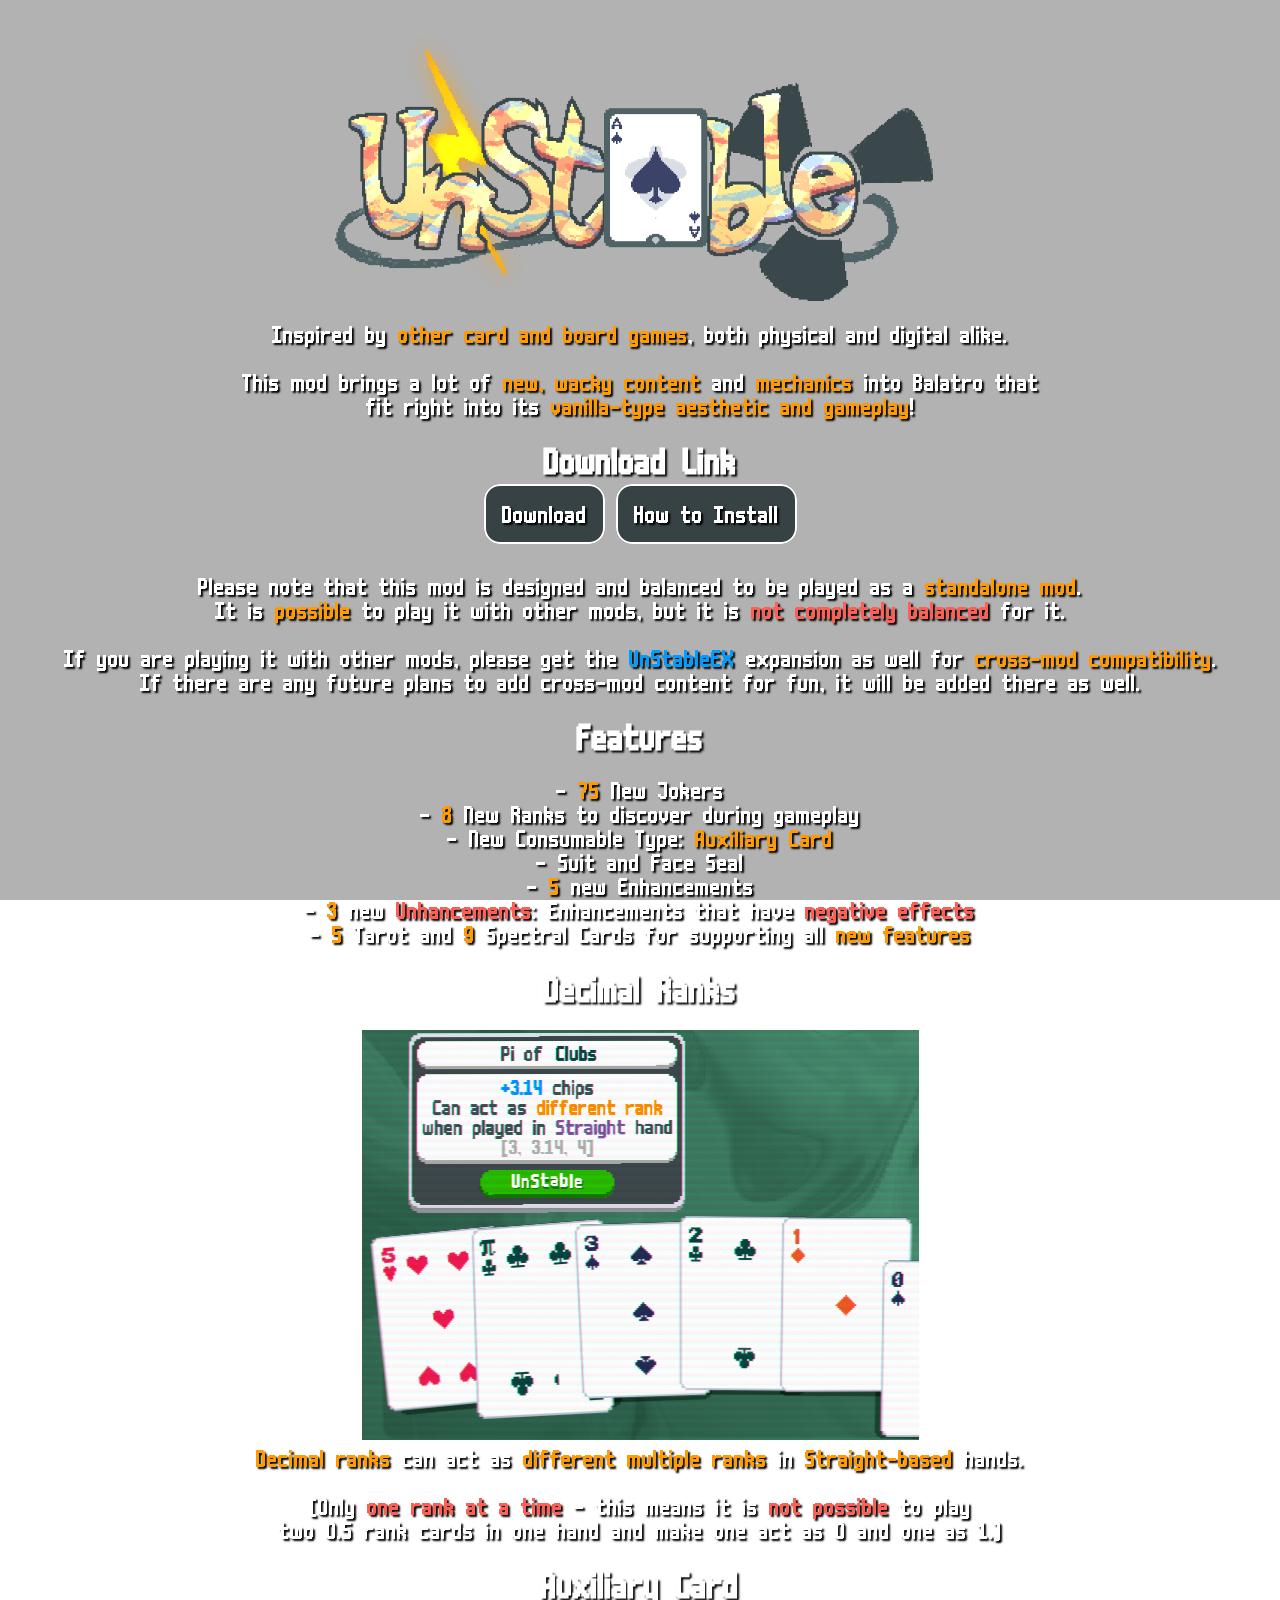
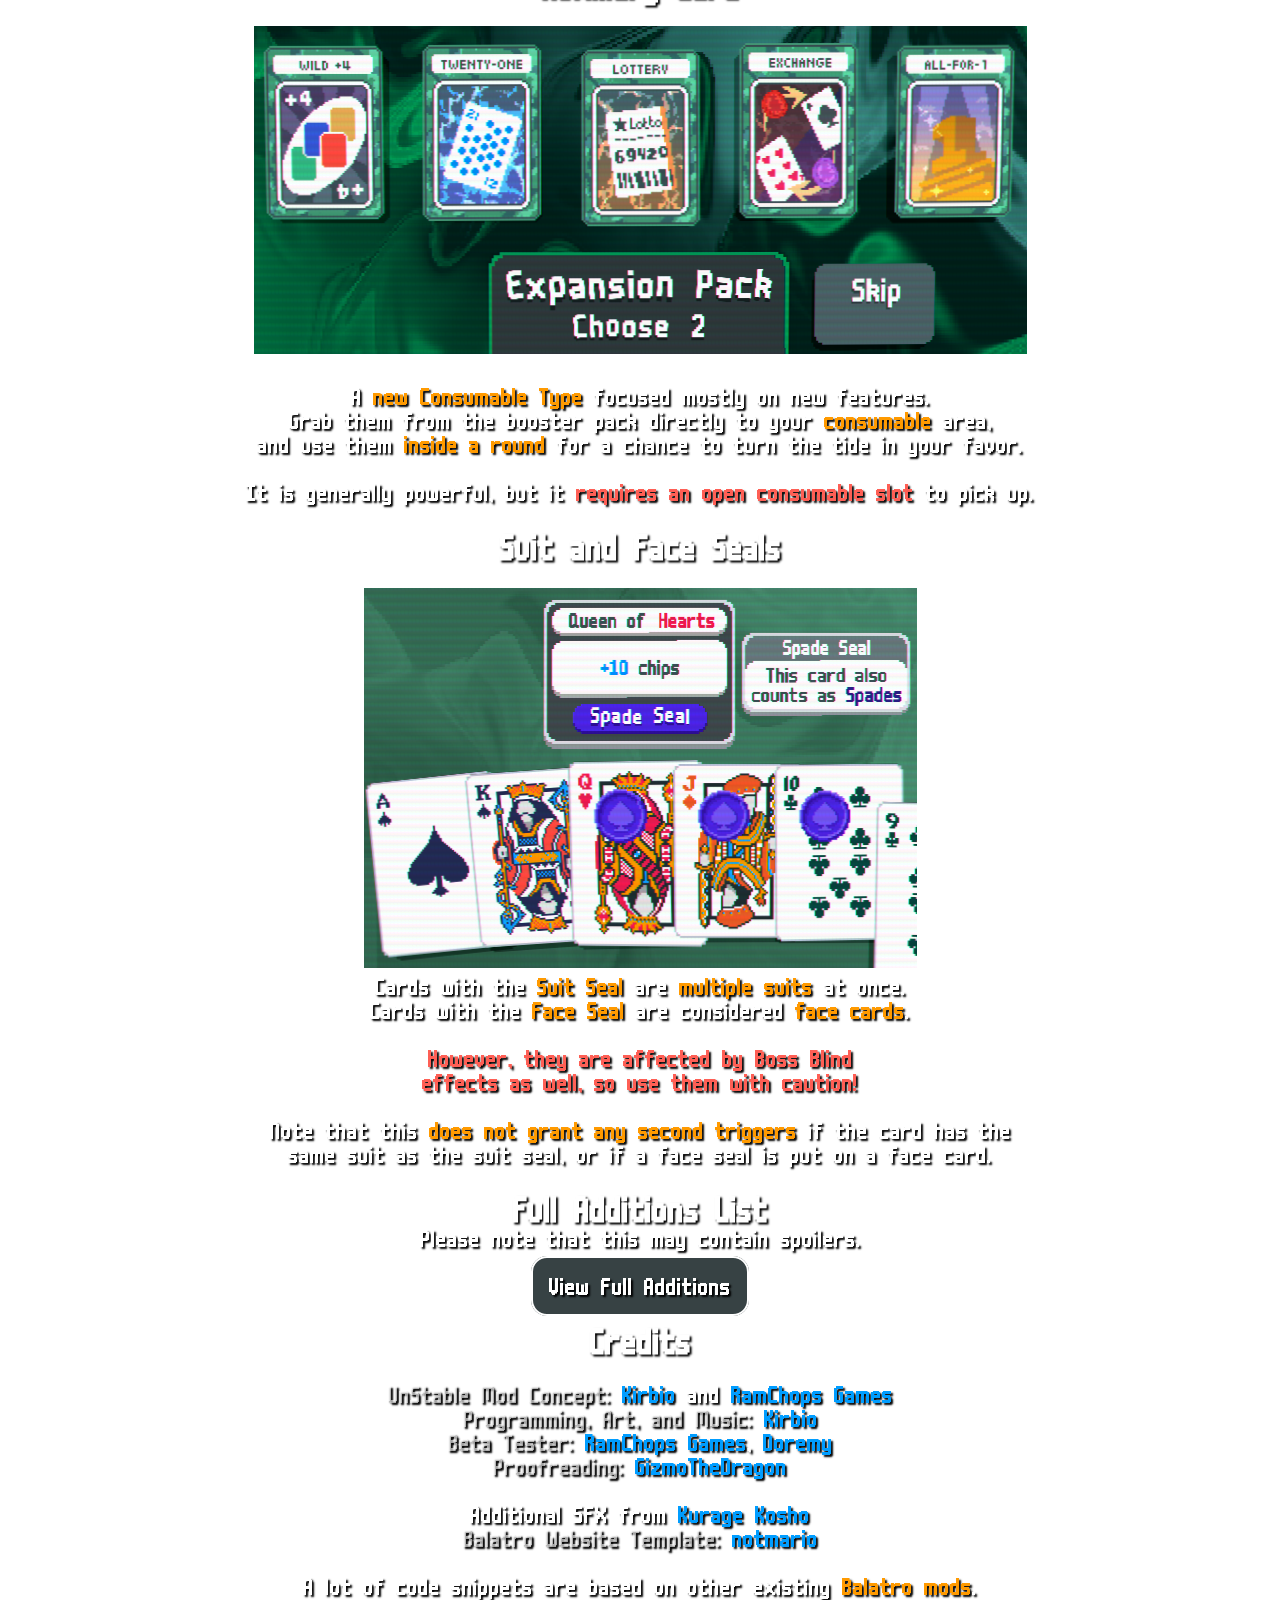
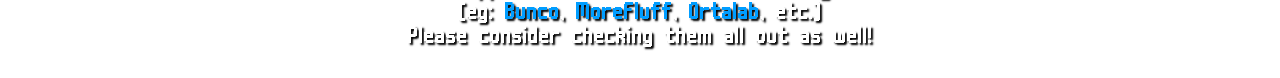
==== commit fc2d72a8: "Proofreading changes" ====
--- a/index.html
+++ b/index.html
@@ -89,8 +89,8 @@
     <p>
       Inspired by <span class="attention">other card and board games</span>, both physical and digital alike.
 	  <br>
-	  <br>This mod brings a lot of <span class="attention">new, whacky content</span> and <span class="attention">mechanics</span> into Balatro that is
-	  <br>still fitting into <span class="attention">vanilla-type aesthetic and gameplay</span>!
+	  <br>This mod brings a lot of <span class="attention">new, wacky content</span> and <span class="attention">mechanics</span> into Balatro that
+	  <br>fit right into its <span class="attention">vanilla-type aesthetic and gameplay</span>!
     </p>
     <br>
     <h2>Download Link</h2>
@@ -101,21 +101,21 @@
 	<br>
 	<br>
 	Please note that this mod is designed and balanced to be played as a <span class="attention">standalone mod</span>.
-	<br>It is <span class="attention">possible</span> to play it with other mods, however, but it is <span class="danger">not completely balanced</span> for it.
+	<br>It is <span class="attention">possible</span> to play it with other mods, but it is <span class="danger">not completely balanced</span> for it.
 	<br>
-	<br>If you are playing it with other mods, please get <a href="ex.html">UnStableEX</a> expansion as well for the <span class="attention">cross-mod compatibility</span>.
-	<br>If there is a future plan to add cross-mod content for fun, it will be added there as well.
+	<br>If you are playing it with other mods, please get the <a href="ex.html">UnStableEX</a> expansion as well for <span class="attention">cross-mod compatibility</span>.
+	<br>If there are any future plans to add cross-mod content for fun, it will be added there as well.
     <br>
 	<br>
     <h2>Features</h2>
     <br>
 	<p>
     - <span class="attention">75</span> New Jokers
-	<br>- <span class="attention">8</span> New Ranks to discover during the gameplay
+	<br>- <span class="attention">8</span> New Ranks to discover during gameplay
 	<br>- New Consumable Type: <span class="attention">Auxiliary Card</span>
 	<br>- Suit and Face Seal
-	<br>- <span class="attention">5</span> new Enhancement
-	<br>- <span class="attention">3</span> new <span class="danger">Unhancement</span>: Enhancement that has <span class="danger">negative effects</span>
+	<br>- <span class="attention">5</span> new Enhancements
+	<br>- <span class="attention">3</span> new <span class="danger">Unhancements</span>: Enhancements that have <span class="danger">negative effects</span>
 	<br>- <span class="attention">5</span> Tarot and <span class="attention">9</span> Spectral Cards for supporting all <span class="attention">new features</span>
     </p>
 	<br>
@@ -126,8 +126,8 @@
 	<p>
    <span class="attention"> Decimal ranks</span> can act as <span class="attention">different multiple ranks</span> in <span class="attention">Straight-based</span> hands.
 	<br>
-	<br>(Only <span class="danger">one rank at a time</span>, this means it is <span class="danger">not possible</span> to play
-	<br>two 0.5 rank cards in one hand and make one act as 0 and one as 1)
+	<br>(Only <span class="danger">one rank at a time</span> - this means it is <span class="danger">not possible</span> to play
+	<br>two 0.5 rank cards in one hand and make one act as 0 and one as 1.)
     </p>
 	<br>
 	<h2>Auxiliary Card</h2>
@@ -138,9 +138,9 @@
     <br>
     A <span class="attention">new Consumable Type</span> focused mostly on new features.
 	<br>Grab them from the booster pack directly to your <span class="attention">consumable</span> area,
-	<br>and use them when <span class="attention">inside of the round</span> for a chance to turn the tide around you.
+	<br>and use them <span class="attention">inside a round</span> for a chance to turn the tide in your favor.
 	<br>
-	<br>It is generally powerful but <span class="danger">requires open consumable slot</span> to pick up.
+	<br>It is generally powerful, but it <span class="danger">requires an open consumable slot</span> to pick up.
     <br>
     </p>
 	<br>
@@ -149,19 +149,19 @@
 	<img src="img/screen_suitseal.png">
     <br>
 	<p>
-    Cards with the <span class="attention">Suit Seal</span> can be considered as <span class="attention">multiple suits</span> at once.
-	<br>Cards with the <span class="attention">Face Seal</span> can be considered a <span class="attention">face card</span>.
+    Cards with the <span class="attention">Suit Seal</span> are <span class="attention">multiple suits</span> at once.
+	<br>Cards with the <span class="attention">Face Seal</span> are considered <span class="attention">face cards</span>.
 	<br>
-	<br><span class="danger">However, they are also affected by the Boss Blind
+	<br><span class="danger">However, they are affected by Boss Blind
 	<br>effects as well, so use them with caution!</span>
 	<br>
 	<br>Note that this <span class="attention">does not grant any second triggers</span> if the card has the
-	<br>same suit as the suit seal, or if putting face seal on the face card.
+	<br>same suit as the suit seal, or if a face seal is put on a face card.
     </p>
 	<br>
 	<h2>Full Additions List</h2>
 	<p>
-    Please note that this may contains spoiler.
+    Please note that this may contain spoilers.
     </p>
     <br>
     <a href="addition.html" id="download">View Full Additions</a>
@@ -180,7 +180,7 @@
 	  <br>A lot of code snippets are based on other existing <span class="attention">Balatro mods</span>.
 	  <br>(eg: <a href="https://github.com/Firch/Bunco">Bunco</a>, <a href="https://notmario.github.io/MoreFluff/">MoreFluff</a>,
 	  <a href="https://github.com/Eremel/Ortalab/releases">Ortalab</a>, etc.)
-	  <br>Please consider check them all out as well!
+	  <br>Please consider checking them all out as well!
     </p>
   </main>
 </body>
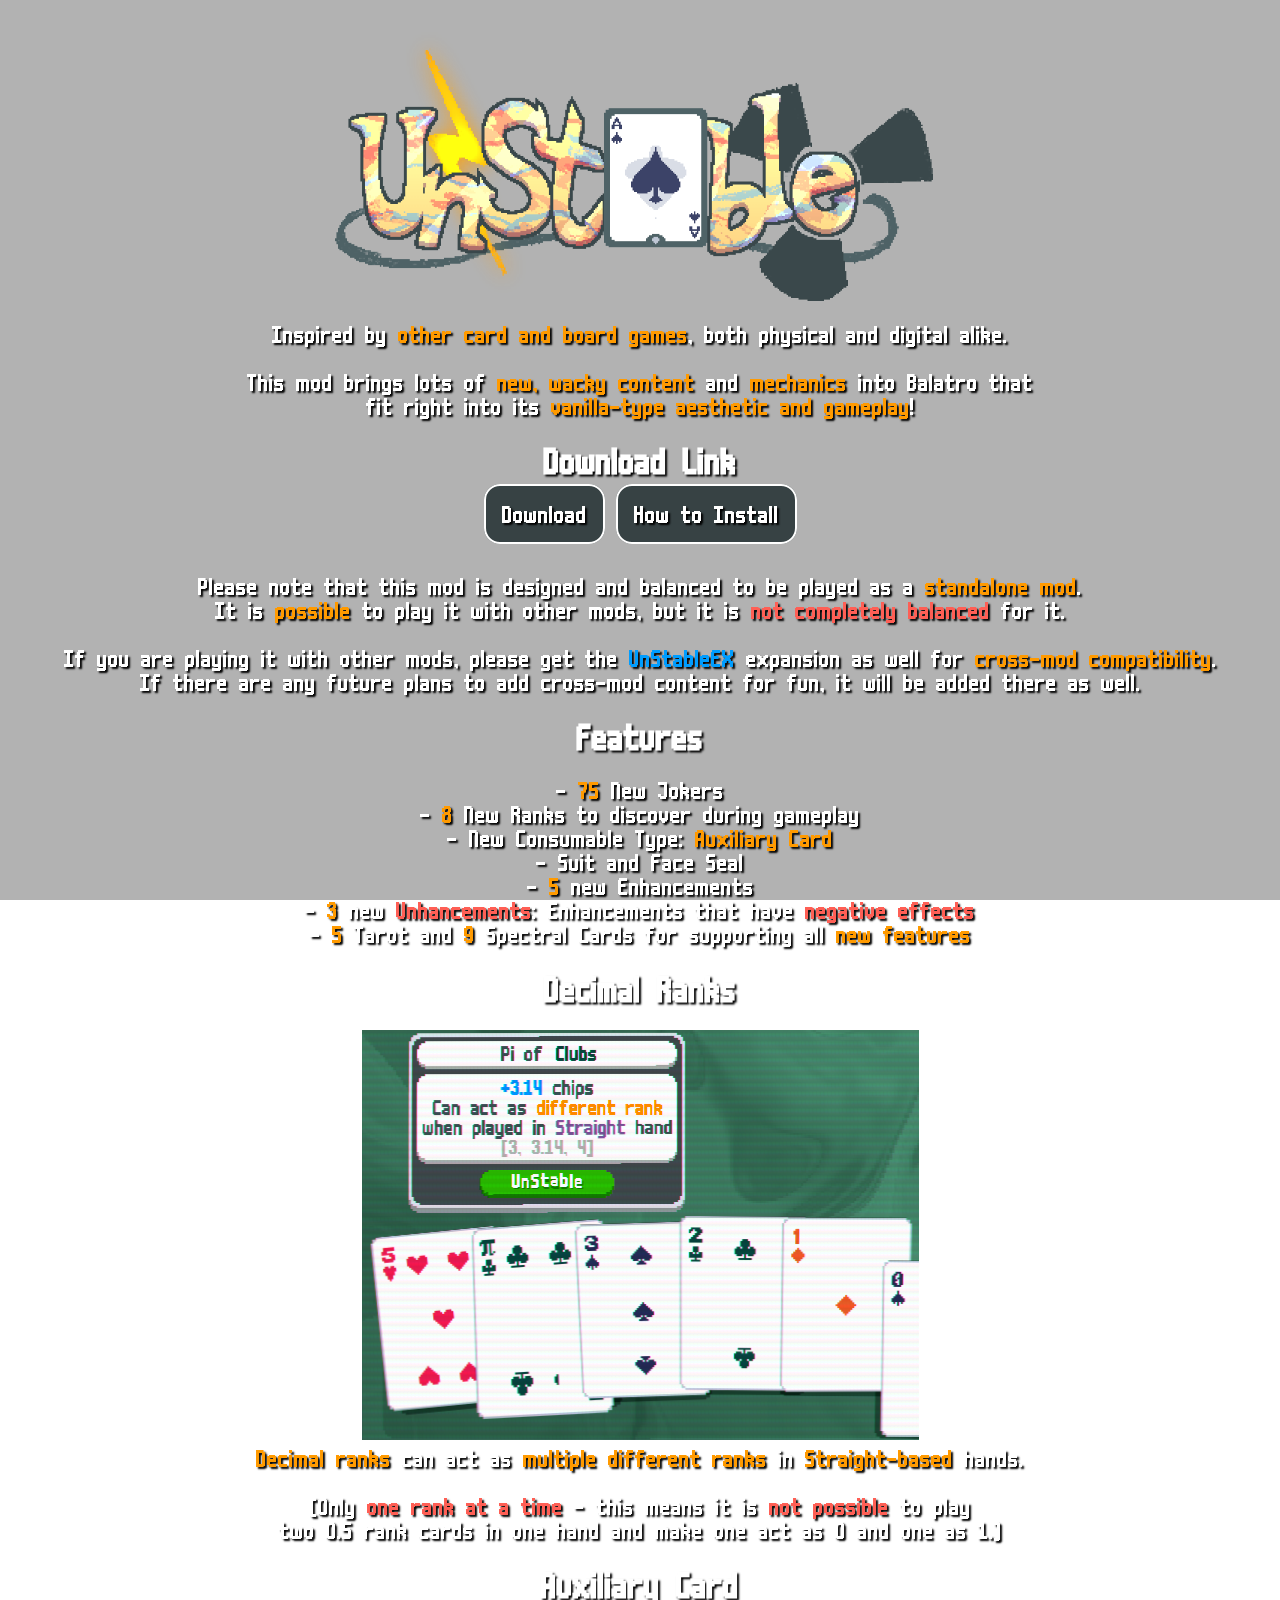
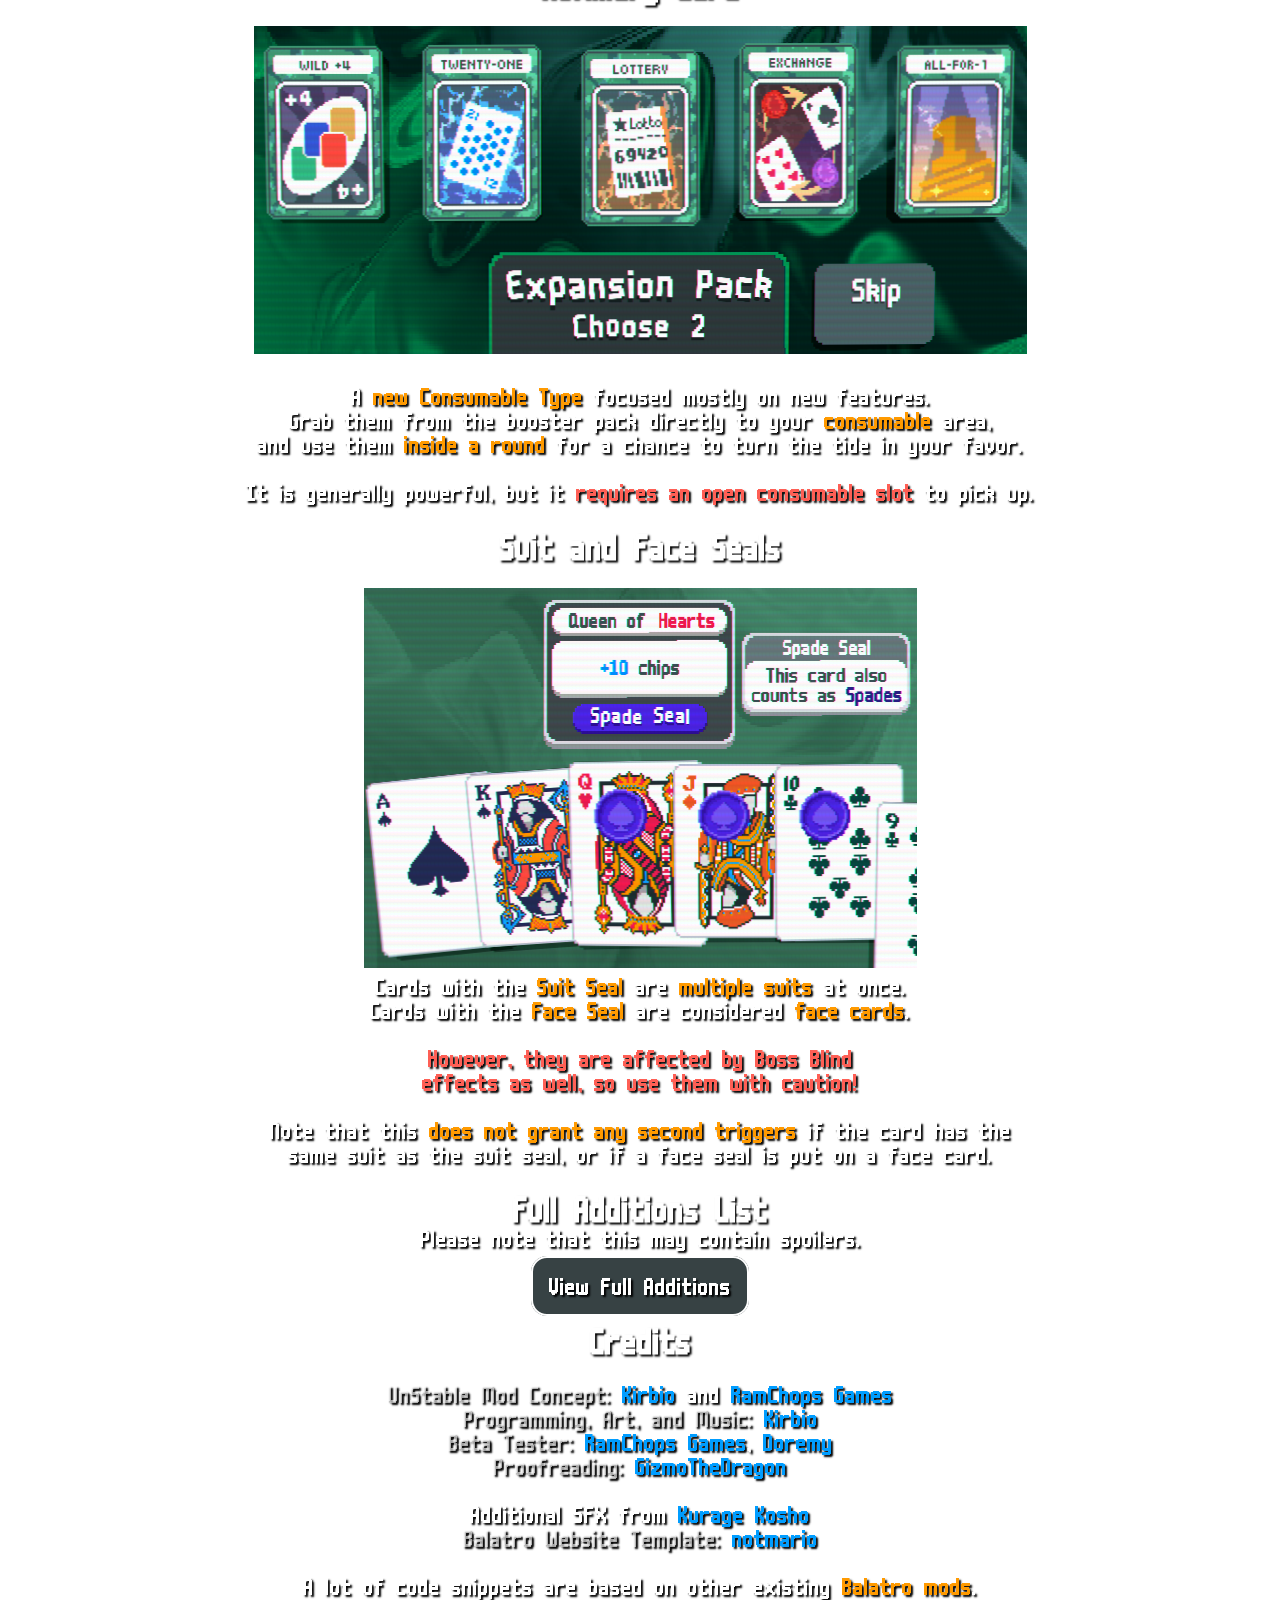
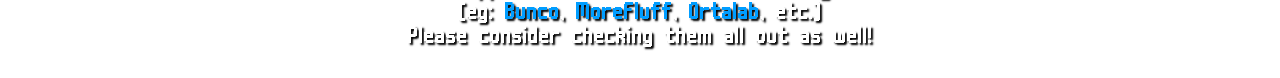
==== commit cdf8daf1: "Merge proofreading changes" ====
--- a/index.html
+++ b/index.html
@@ -89,13 +89,13 @@
     <p>
       Inspired by <span class="attention">other card and board games</span>, both physical and digital alike.
 	  <br>
-	  <br>This mod brings a lot of <span class="attention">new, wacky content</span> and <span class="attention">mechanics</span> into Balatro that
+	  <br>This mod brings lots of <span class="attention">new, wacky content</span> and <span class="attention">mechanics</span> into Balatro that
 	  <br>fit right into its <span class="attention">vanilla-type aesthetic and gameplay</span>!
     </p>
     <br>
     <h2>Download Link</h2>
     <br>
-    <a href="soon.html" id="download">Download</a>
+    <a href="https://github.com/kirbio/UnStable" id="download">Download</a>
 	<a href="instruction.html" id="download">How to Install</a>
     <br>
 	<br>
@@ -124,7 +124,7 @@
 	<img src="img/screen_decimal.png">
 	<br>
 	<p>
-   <span class="attention"> Decimal ranks</span> can act as <span class="attention">different multiple ranks</span> in <span class="attention">Straight-based</span> hands.
+   <span class="attention"> Decimal ranks</span> can act as <span class="attention">multiple different ranks</span> in <span class="attention">Straight-based</span> hands.
 	<br>
 	<br>(Only <span class="danger">one rank at a time</span> - this means it is <span class="danger">not possible</span> to play
 	<br>two 0.5 rank cards in one hand and make one act as 0 and one as 1.)
